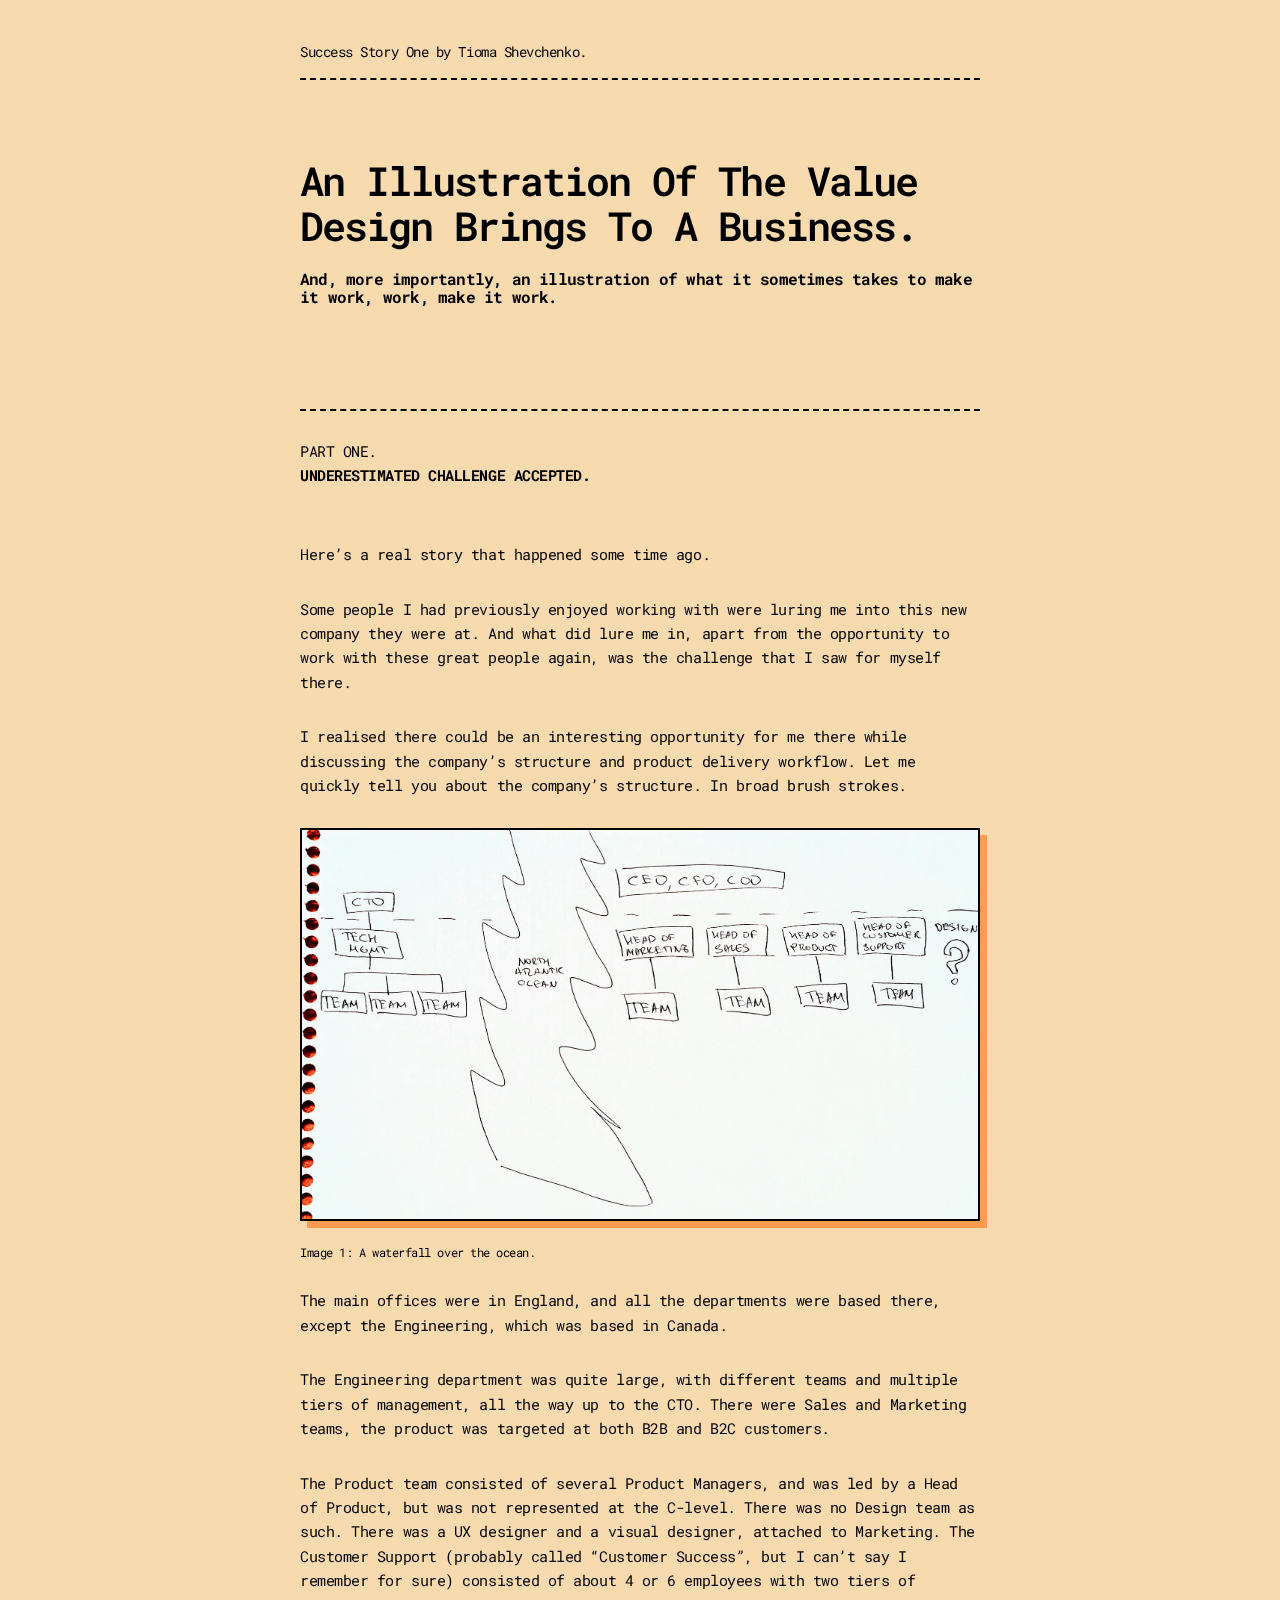
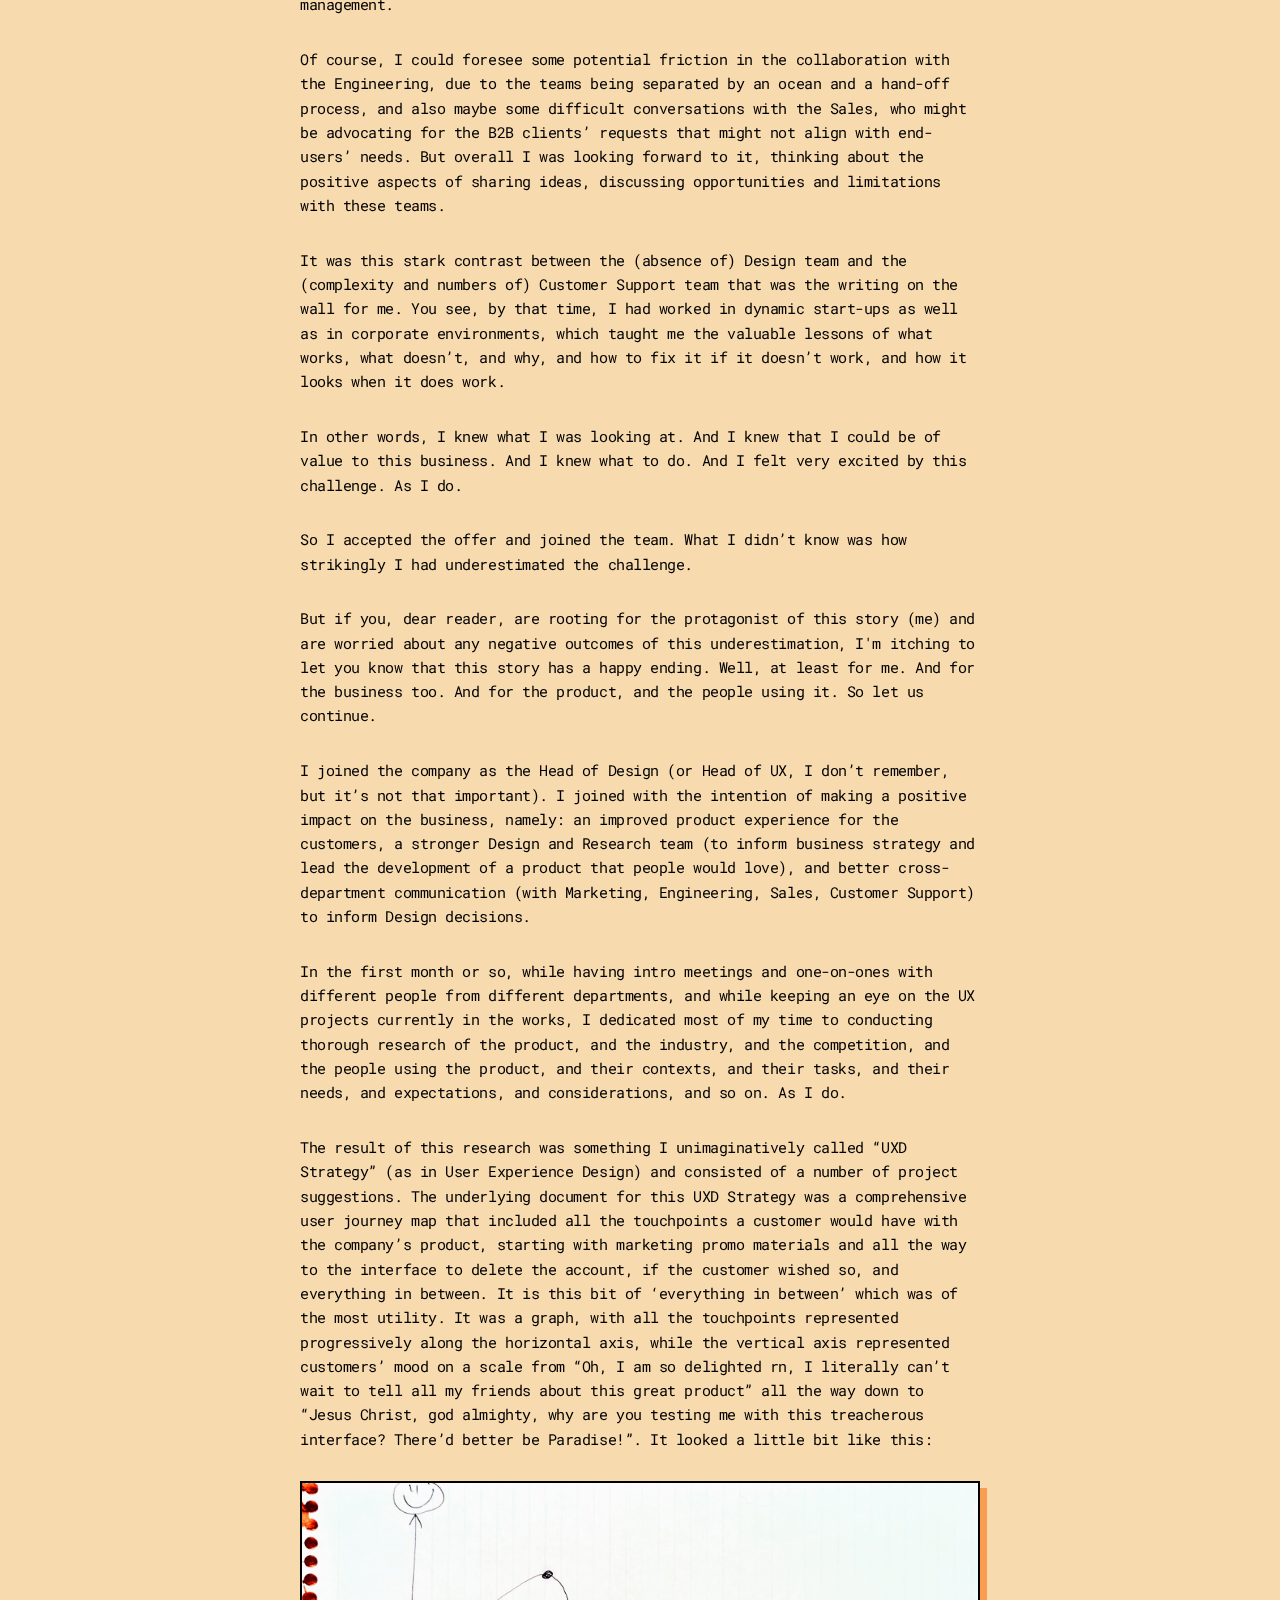
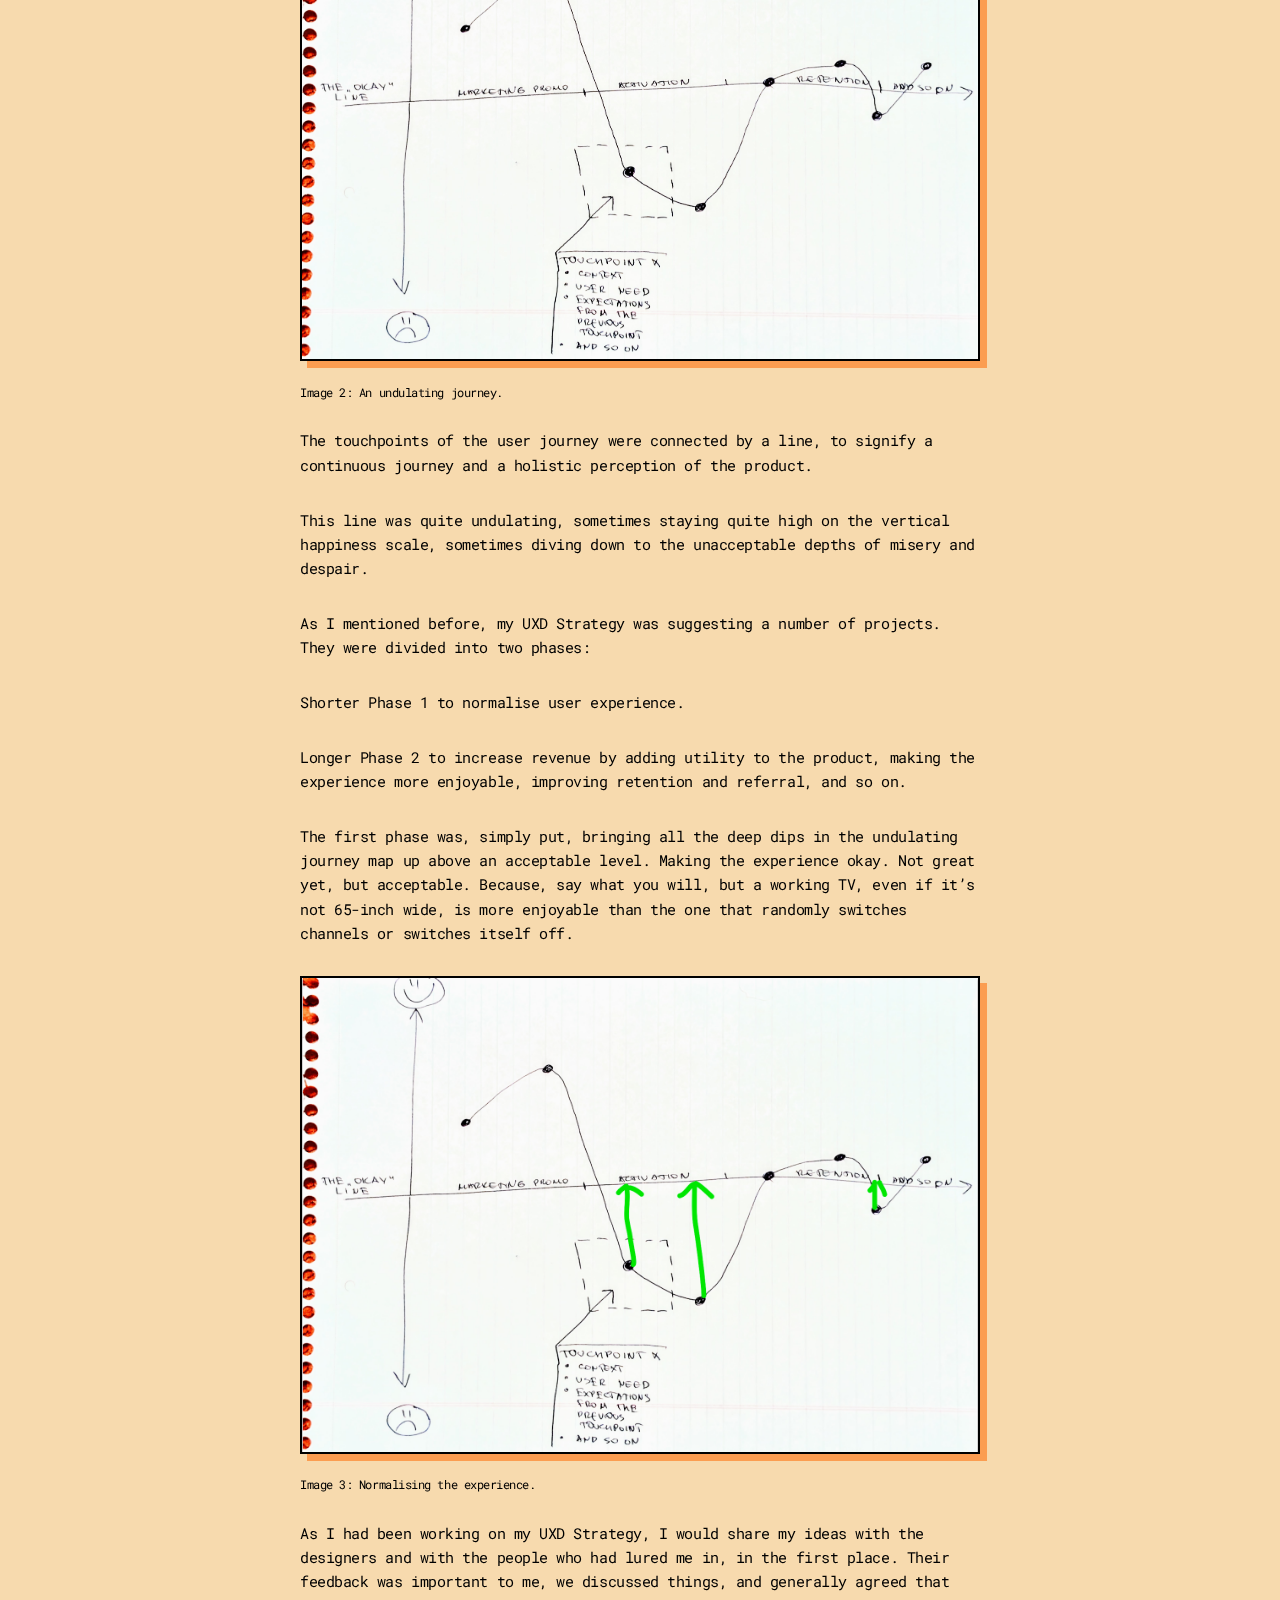
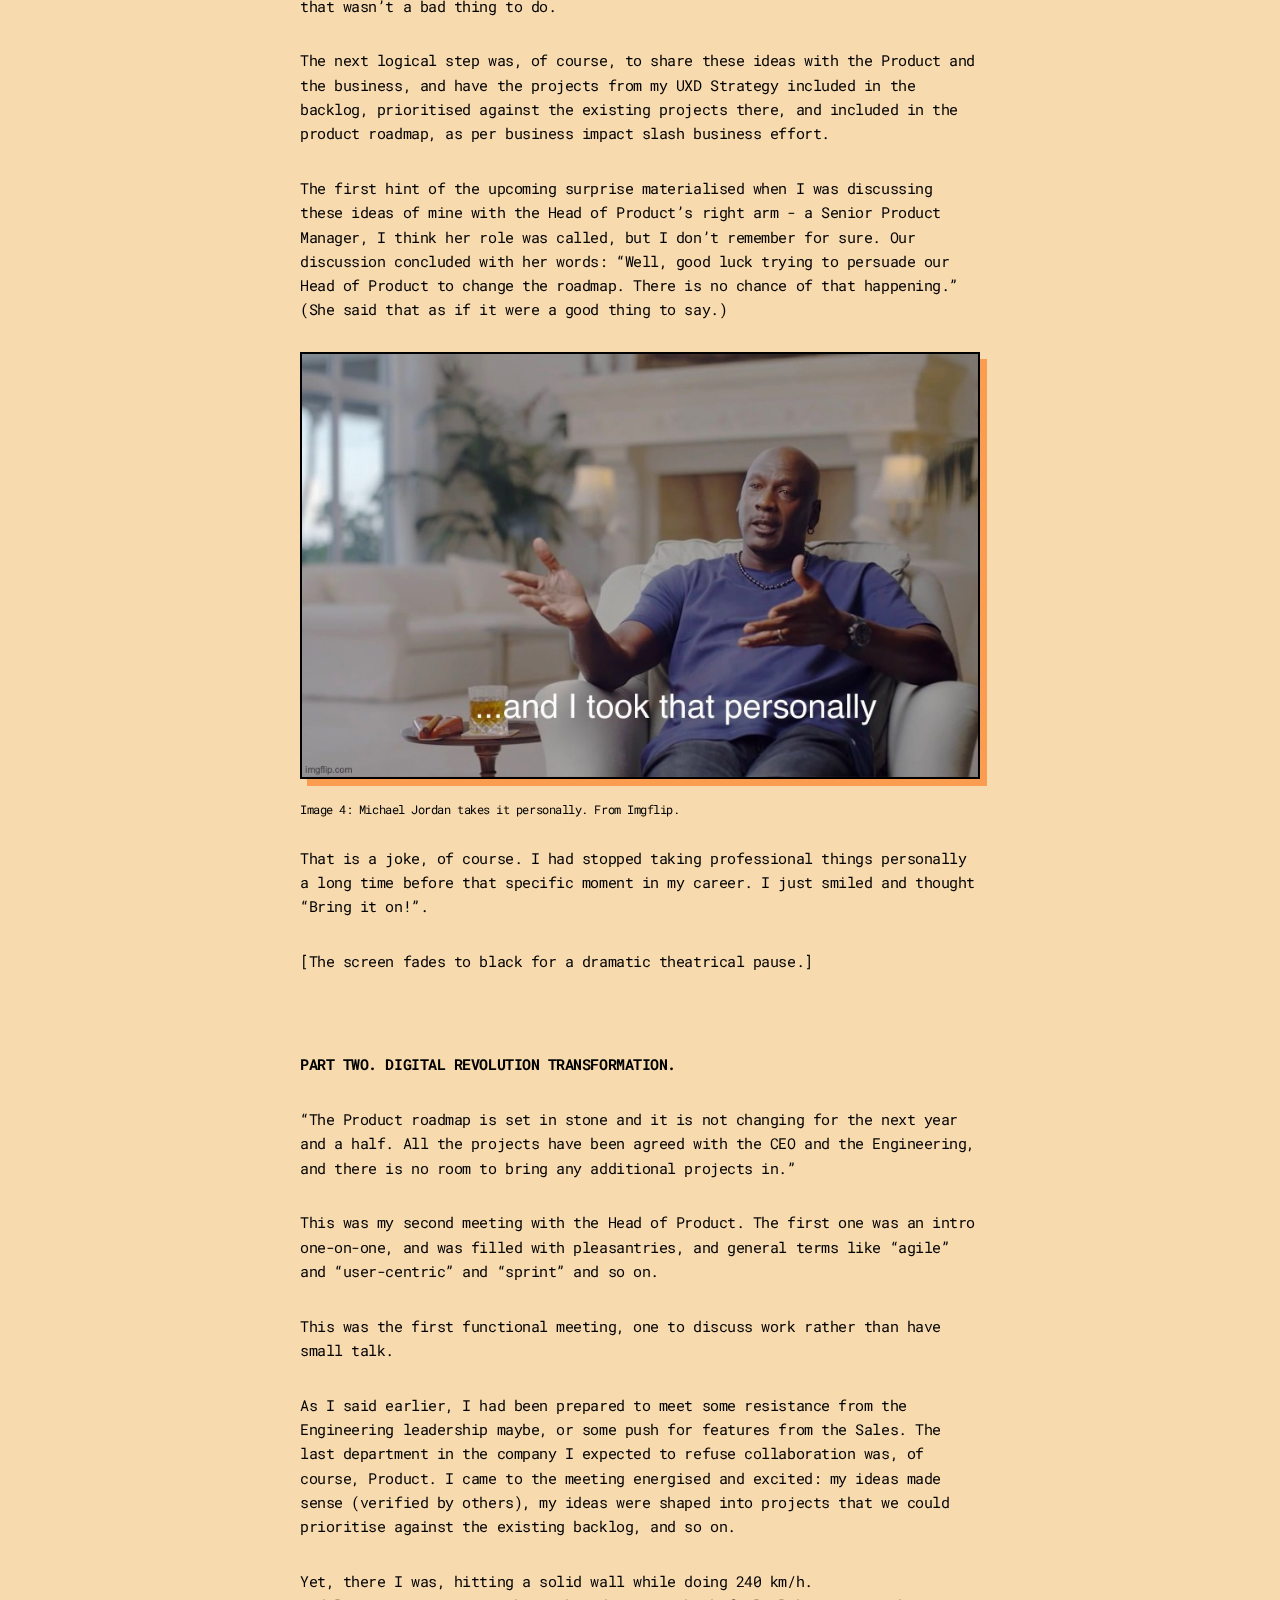
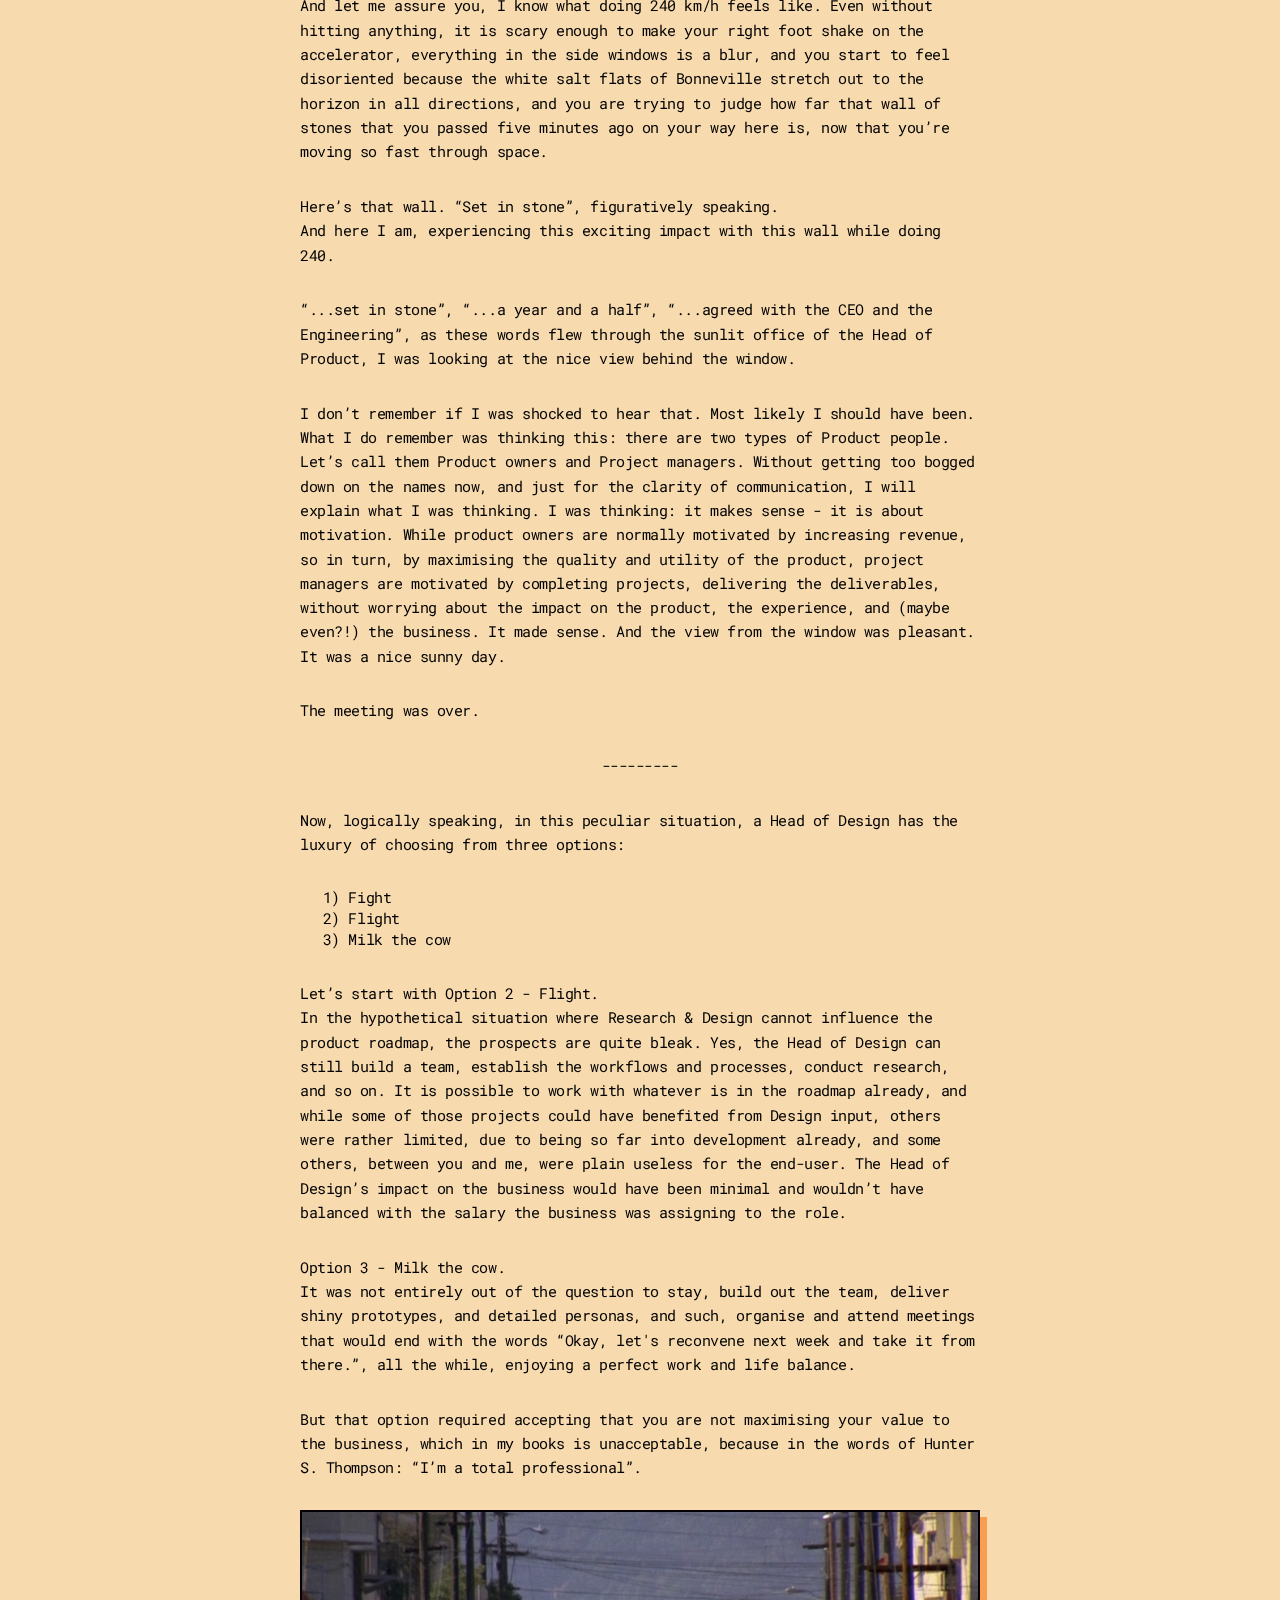
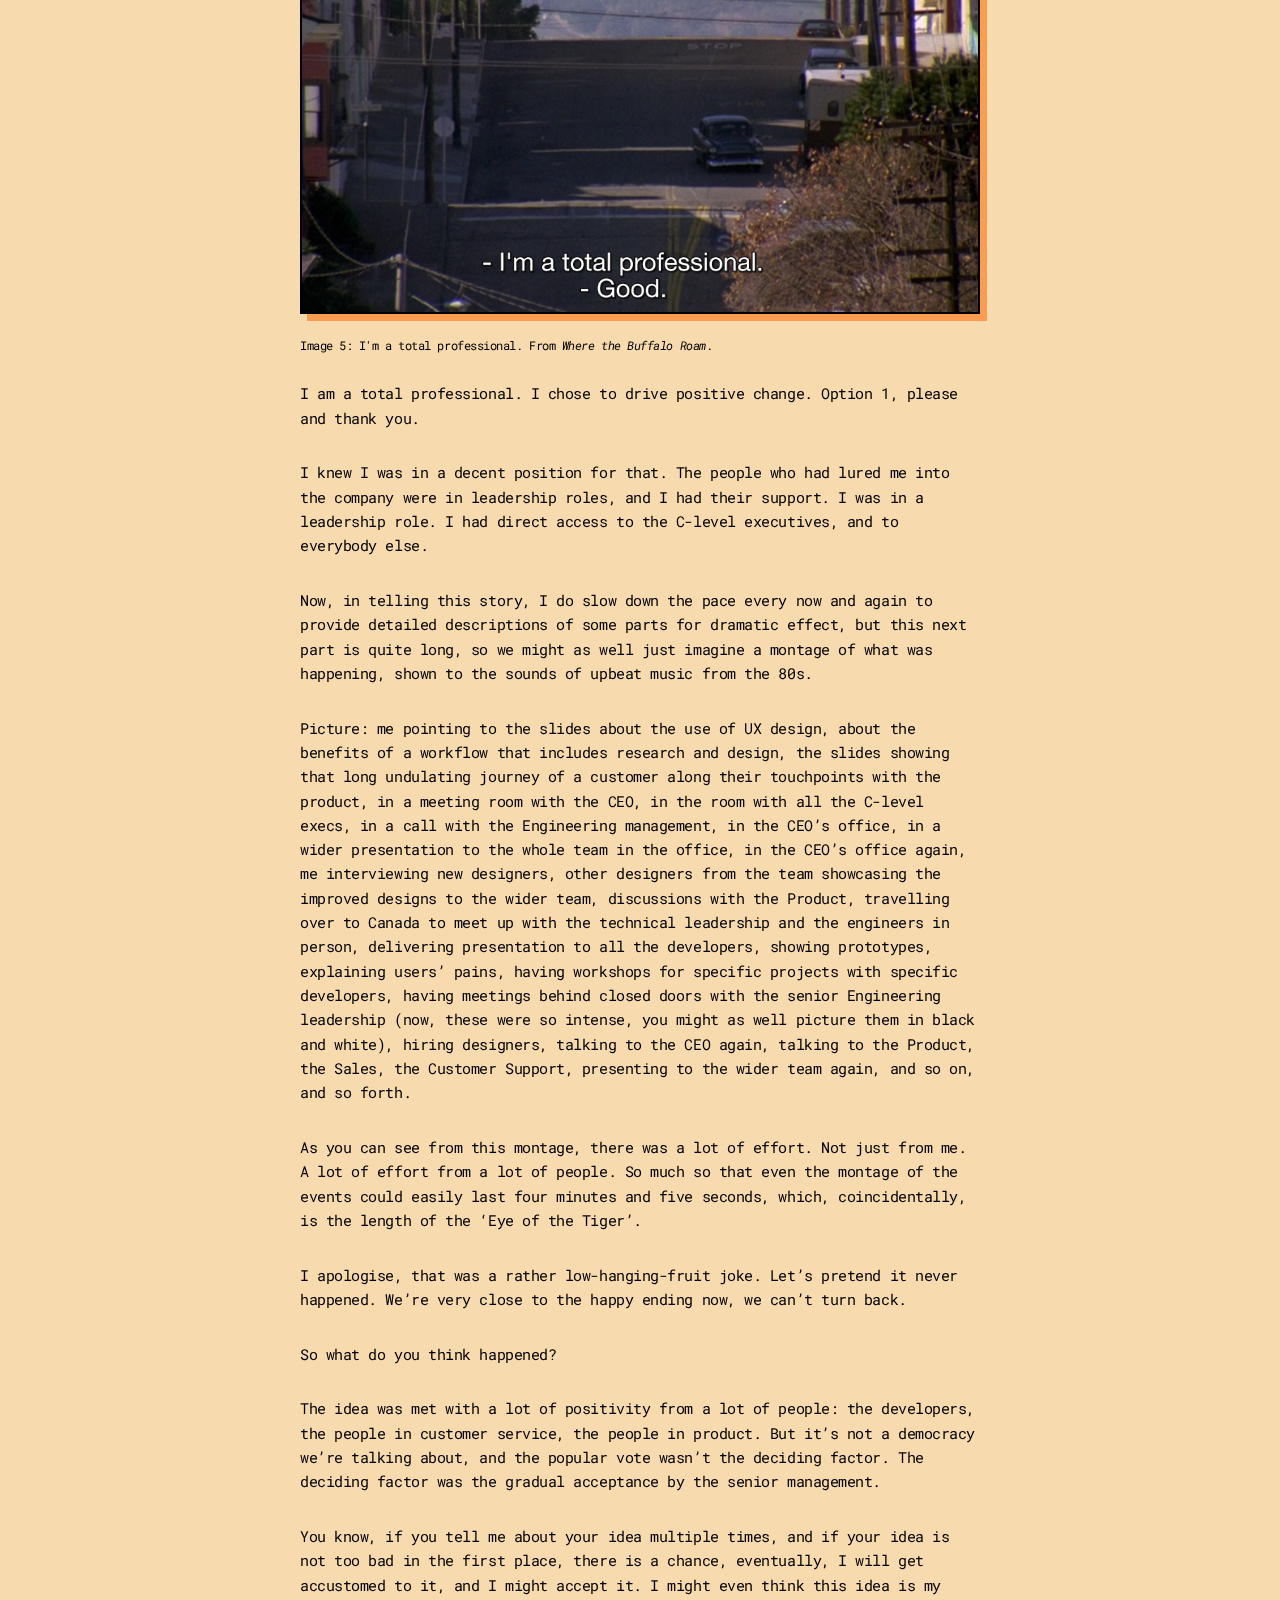
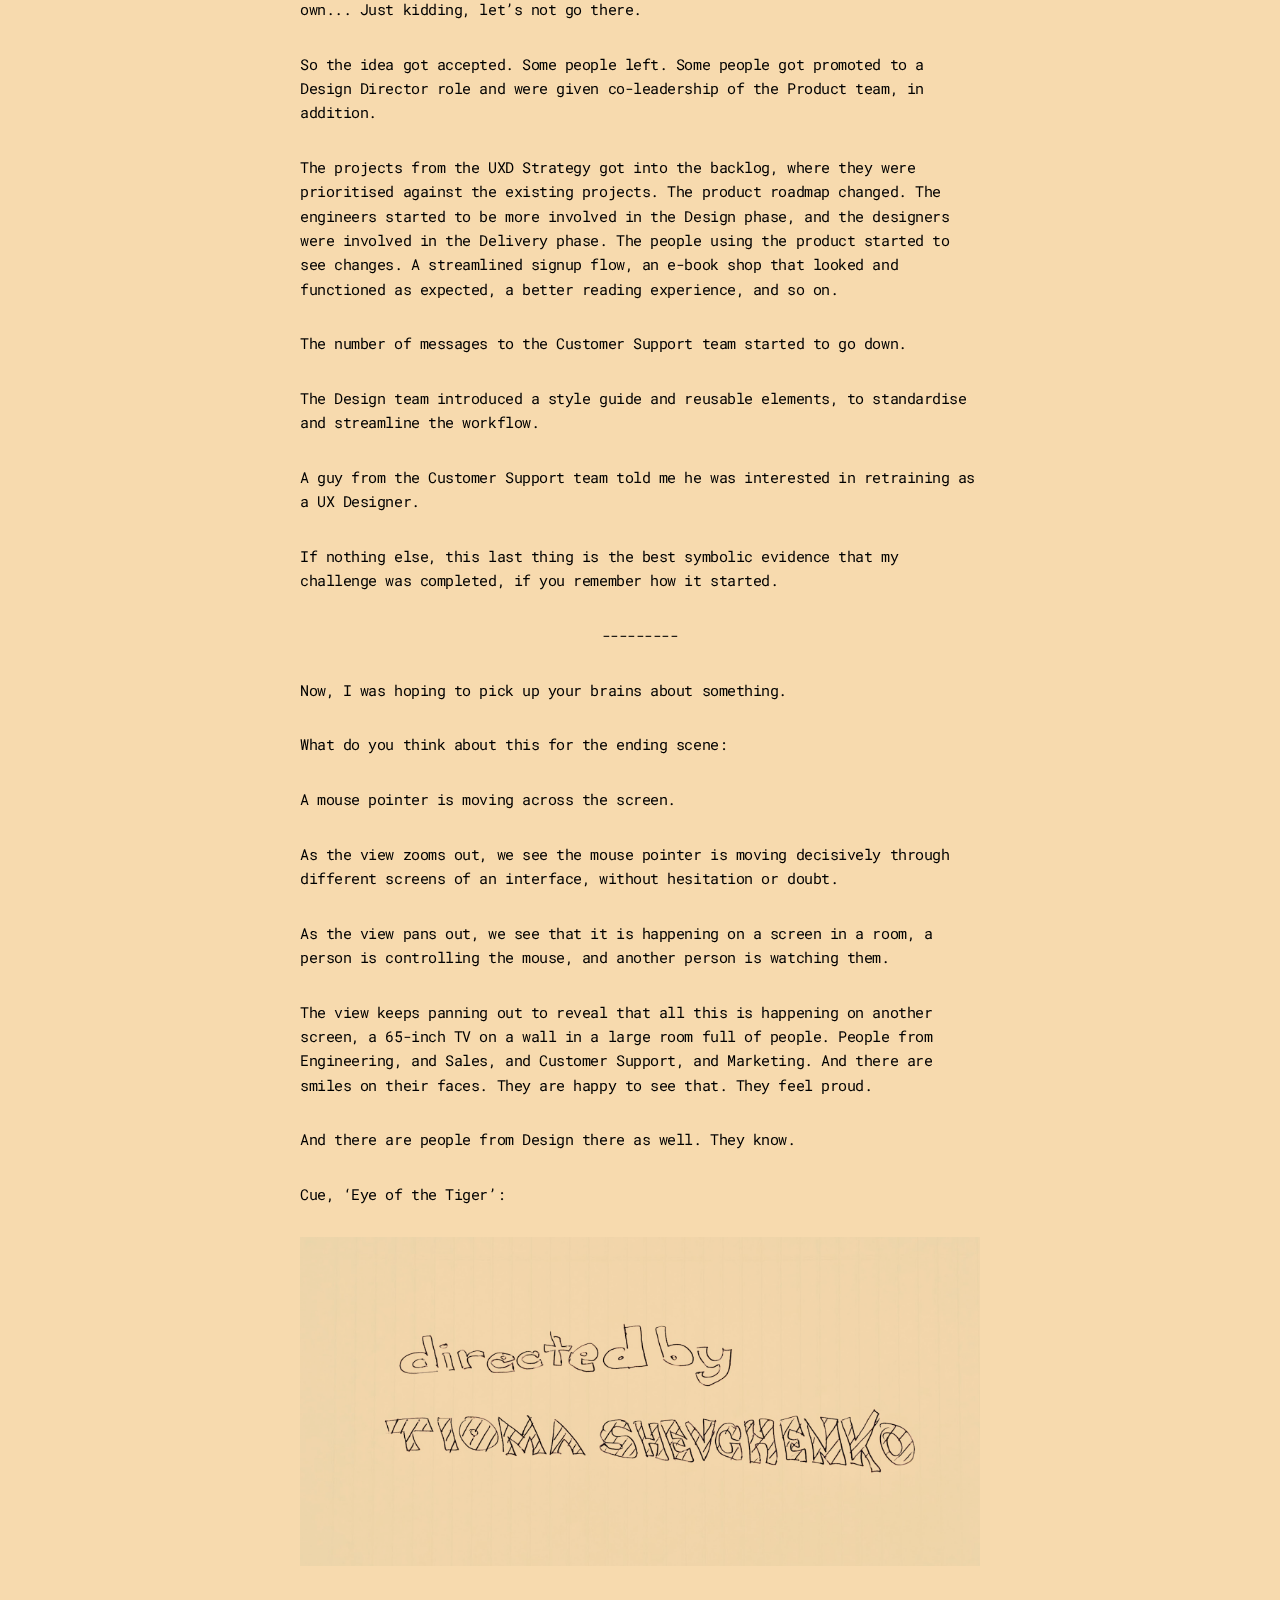
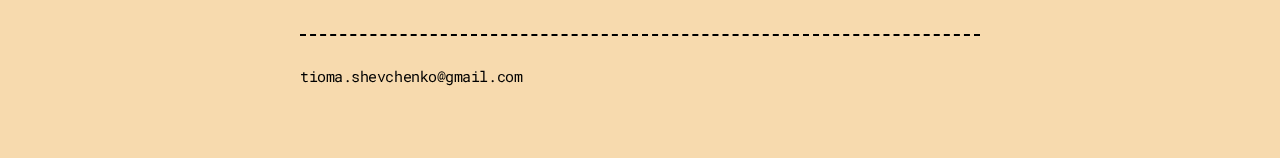
==== case-one.html @ 93f00895 "0.5.001" ====
<!DOCTYPE HTML>

<html>
	<head>
		<title>Success Story 1 by Tioma Shevchenko</title>
		<meta charset="utf-8" />
		<meta name="viewport" content="width=device-width, initial-scale=1" />
		<!--[if lte IE 8]><script src="assets/js/ie/html5shiv.js"></script><![endif]-->
		<link rel="stylesheet" href="assets/css/main.css" />
		<!--[if lte IE 8]><link rel="stylesheet" href="assets/css/ie8.css" /><![endif]-->
<link rel="apple-touch-icon" sizes="180x180" href="/apple-touch-icon.png">
<link rel="icon" type="image/png" sizes="32x32" href="/favicon-32x32.png">
<link rel="icon" type="image/png" sizes="16x16" href="/favicon-16x16.png">
<link rel="manifest" href="/site.webmanifest">
<link rel="mask-icon" href="/safari-pinned-tab.svg" color="#5bbad5">
<meta name="msapplication-TileColor" content="#da532c">
<meta name="theme-color" content="#ffffff">
	</head>

<body>
<div class="progress-container">
        <div class="progress-bar" id="myBar"></div>
</div>

<div class="bodyguard">
    
    <div class="container">
    	
        <article class="blog-post">
        	<div class="topline">Success Story One by Tioma Shevchenko.</div>
            <h1>An Illustration Of The Value Design Brings To A Business.</h1>
            <h2>And, more importantly, an illustration of what it sometimes takes to make it work, work, make it work.</h2><br/><br/><br/>
            <div class="topline"></div>
            <p>PART ONE.<br/><strong>UNDERESTIMATED CHALLENGE ACCEPTED.</strong></p><br/>

            <p>Here’s a real story that happened some time ago.</p>
            <p>Some people I had previously enjoyed working with were luring me into this new company they were at. And what did lure me in, apart from the opportunity to work with these great people again, was the challenge that I saw for myself there.</p>
            <p>I realised there could be an interesting opportunity for me there while discussing the company’s structure and product delivery workflow. Let me quickly tell you about the company’s structure. In broad brush strokes.</p>
            <figure><img src="images/ocean.jpg"/><figcaption>Image 1: A waterfall over the ocean.</figcaption></figure>
            <p>The main offices were in England, and all the departments were based there, except the Engineering, which was based in Canada.</p>

			<p>The Engineering department was quite large, with different teams and multiple tiers of management, all the way up to the CTO. There were Sales and Marketing teams, the product was targeted at both B2B and B2C customers.</p>

			<p>The Product team consisted of several Product Managers, and was led by a Head of Product, but was not represented at the C-level. There was no Design team as such. There was a UX designer and a visual designer, attached to Marketing. The Customer Support (probably called “Customer Success”, but I can’t say I remember for sure) consisted of about 4 or 6 employees with two tiers of management.</p>

			<p>Of course, I could foresee some potential friction in the collaboration with the Engineering, due to the teams being separated by an ocean and a hand-off process, and also maybe some difficult conversations with the Sales, who might be advocating for the B2B clients’ requests that might not align with end-users’ needs. But overall I was looking forward to it, thinking about the positive aspects of sharing ideas, discussing opportunities and limitations with these teams.</p>

			<p>It was this stark contrast between the (absence of) Design team and the (complexity and numbers of) Customer Support team that was the writing on the wall for me. You see, by that time, I had worked in dynamic start-ups as well as in corporate environments, which taught me the valuable lessons of what works, what doesn’t, and why, and how to fix it if it doesn’t work, and how it looks when it does work.</p>

			<p>In other words, I knew what I was looking at. And I knew that I could be of value to this business. And I knew what to do. And I felt very excited by this challenge. As I do.</p>

			<p>So I accepted the offer and joined the team. What I didn’t know was how strikingly I had underestimated the challenge.</p>

			<p>But if you, dear reader, are rooting for the protagonist of this story (me) and are worried about any negative outcomes of this underestimation, I'm itching to let you know that this story has a happy ending. Well, at least for me. And for the business too. And for the product, and the people using it. So let us continue.</p>

			<p>I joined the company as the Head of Design (or Head of UX, I don’t remember, but it’s not that important). I joined with the intention of making a positive impact on the business, namely: an improved product experience for the customers, a stronger Design and Research team (to inform business strategy and lead the development of a product that people would love), and better cross-department communication (with Marketing, Engineering, Sales, Customer Support) to inform Design decisions.</p>

			<p>In the first month or so, while having intro meetings and one-on-ones with different people from different departments, and while keeping an eye on the UX projects currently in the works, I dedicated most of my time to conducting thorough research of the product, and the industry, and the competition, and the people using the product, and their contexts, and their tasks, and their needs, and expectations, and considerations, and so on. As I do.</p>

			<p>The result of this research was something I unimaginatively called “UXD Strategy” (as in User Experience Design) and consisted of a number of project suggestions. The underlying document for this UXD Strategy was a comprehensive user journey map that included all the touchpoints a customer would have with the company’s product, starting with marketing promo materials and all the way to the interface to delete the account, if the customer wished so, and everything in between. It is this bit of ‘everything in between’ which was of the most utility. It was a graph, with all the touchpoints represented progressively along the horizontal axis, while the vertical axis represented customers’ mood on a scale from “Oh, I am so delighted rn, I literally can’t wait to tell all my friends about this great product” all the way down to “Jesus Christ, god almighty, why are you testing me with this treacherous interface? There’d better be Paradise!”. It looked a little bit like this:</p>

			<figure><img src="images/journey.jpg"/><figcaption>Image 2: An undulating journey.</figcaption></figure>

			<p>The touchpoints of the user journey were connected by a line, to signify a continuous journey and a holistic perception of the product.</p>

			<p>This line was quite undulating, sometimes staying quite high on the vertical happiness scale, sometimes diving down to the unacceptable depths of misery and despair.</p>

			<p>As I mentioned before, my UXD Strategy was suggesting a number of projects. They were divided into two phases:</p>

			<p>Shorter Phase 1 to normalise user experience.</p>

			<p>Longer Phase 2 to increase revenue by adding utility to the product, making the experience more enjoyable, improving retention and referral, and so on.</p>

			<p>The first phase was, simply put, bringing all the deep dips in the undulating journey map up above an acceptable level. Making the experience okay. Not great yet, but acceptable. Because, say what you will, but a working TV, even if it’s not 65-inch wide, is more enjoyable than the one that randomly switches channels or switches itself off.</p>

			<figure><img src="images/normjourney.png"/><figcaption>Image 3: Normalising the experience.</figcaption></figure>

			<p>As I had been working on my UXD Strategy, I would share my ideas with the designers and with the people who had lured me in, in the first place. Their feedback was important to me, we discussed things, and generally agreed that that wasn’t a bad thing to do.</p>

			<p>The next logical step was, of course, to share these ideas with the Product and the business, and have the projects from my UXD Strategy included in the backlog, prioritised against the existing projects there, and included in the product roadmap, as per business impact slash business effort.</p>

			<p>The first hint of the upcoming surprise materialised when I was discussing these ideas of mine with the Head of Product’s right arm - a Senior Product Manager, I think her role was called, but I don’t remember for sure. Our discussion concluded with her words: “Well, good luck trying to persuade our Head of Product to change the roadmap. There is no chance of that happening.” (She said that as if it were a good thing to say.)</p>

			<figure><img src="images/personally.png"/><figcaption>Image 4: Michael Jordan takes it personally. From Imgflip.</figcaption></figure>

			<p>That is a joke, of course. I had stopped taking professional things personally a long time before that specific moment in my career. I just smiled and thought “Bring it on!”.</p>

			<p>[The screen fades to black for a dramatic theatrical pause.]</p><br/><br/>

			<p><strong>PART TWO. DIGITAL REVOLUTION TRANSFORMATION.</strong></p>

			<p>“The Product roadmap is set in stone and it is not changing for the next year and a half. All the projects have been agreed with the CEO and the Engineering, and there is no room to bring any additional projects in.”</p>

			<p>This was my second meeting with the Head of Product. The first one was an intro one-on-one, and was filled with pleasantries, and general terms like “agile” and “user-centric” and “sprint” and so on.</p>

			<p>This was the first functional meeting, one to discuss work rather than have small talk.</p>

			<p>As I said earlier, I had been prepared to meet some resistance from the Engineering leadership maybe, or some push for features from the Sales. The last department in the company I expected to refuse collaboration was, of course, Product. I came to the meeting energised and excited: my ideas made sense (verified by others), my ideas were shaped into projects that we could prioritise against the existing backlog, and so on.</p>

			<p>Yet, there I was, hitting a solid wall while doing 240 km/h.<br/>
			And let me assure you, I know what doing 240 km/h feels like. Even without hitting anything, it is scary enough to make your right foot shake on the accelerator, everything in the side windows is a blur, and you start to feel disoriented because the white salt flats of Bonneville stretch out to the horizon in all directions, and you are trying to judge how far that wall of stones that you passed five minutes ago on your way here is, now that you’re moving so fast through space.</p>

			<p>Here’s that wall. “Set in stone”, figuratively speaking.<br/>
			And here I am, experiencing this exciting impact with this wall while doing 240.</p>

			<p>“...set in stone”, “...a year and a half”, “...agreed with the CEO and the Engineering”, as these words flew through the sunlit office of the Head of Product, I was looking at the nice view behind the window.</p>

			<p>I don’t remember if I was shocked to hear that. Most likely I should have been. What I do remember was thinking this: there are two types of Product people. Let’s call them Product owners and Project managers. Without getting too bogged down on the names now, and just for the clarity of communication, I will explain what I was thinking. I was thinking: it makes sense - it is about motivation. While product owners are normally motivated by increasing revenue, so in turn, by maximising the quality and utility of the product, project managers are motivated by completing projects, delivering the deliverables, without worrying about the impact on the product, the experience, and (maybe even?!) the business. It made sense. And the view from the window was pleasant. It was a nice sunny day.</p>

			<p>The meeting was over.</p>

			<p class="separator">---------</p>

			<p>Now, logically speaking, in this peculiar situation, a Head of Design has the luxury of choosing from three options:</p>
			<ul style="list-style-type: none; font-size: inherit;">
    		<li>1) Fight</li>
    		<li>2) Flight</li>
    		<li>3) Milk the cow</li>
			</ul>

			<p>Let’s start with Option 2 - Flight.<br/>
			In the hypothetical situation where Research &amp; Design cannot influence the product roadmap, the prospects are quite bleak. Yes, the Head of Design can still build a team, establish the workflows and processes, conduct research, and so on. It is possible to work with whatever is in the roadmap already, and while some of those projects could have benefited from Design input, others were rather limited, due to being so far into development already, and some others, between you and me, were plain useless for the end-user. The Head of Design’s impact on the business would have been minimal and wouldn’t have balanced with the salary the business was assigning to the role.</p>

			<p>Option 3 - Milk the cow.<br/>
			It was not entirely out of the question to stay, build out the team, deliver shiny prototypes, and detailed personas, and such, organise and attend meetings that would end with the words “Okay, let's reconvene next week and take it from there.”, all the while, enjoying a perfect work and life balance.</p>
			<p>But that option required accepting that you are not maximising your value to the business, which in my books is unacceptable, because in the words of Hunter S. Thompson: “I’m a total professional”.</p>

			<figure><img src="images/pro.png"/><figcaption>Image 5: I'm a total professional. From <i>Where the Buffalo Roam</i>.</figcaption></figure>

			<p>I am a total professional. I chose to drive positive change. Option 1, please and thank you.</p>
			<p>I knew I was in a decent position for that. The people who had lured me into the company were in leadership roles, and I had their support. I was in a leadership role. I had direct access to the C-level executives, and to everybody else.</p>
			<p>Now, in telling this story, I do slow down the pace every now and again to provide detailed descriptions of some parts for dramatic effect, but this next part is quite long, so we might as well just imagine a montage of what was happening, shown to the sounds of upbeat music from the 80s.</p>
			<p>Picture: me pointing to the slides about the use of UX design, about the benefits of a workflow that includes research and design, the slides showing that long undulating journey of a customer along their touchpoints with the product, in a meeting room with the CEO, in the room with all the C-level execs, in a call with the Engineering management, in the CEO’s office, in a wider presentation to the whole team in the office, in the CEO’s office again, me interviewing new designers, other designers from the team showcasing the improved designs to the wider team, discussions with the Product, travelling over to Canada to meet up with the technical leadership and the engineers in person, delivering presentation to all the developers, showing prototypes, explaining users’ pains, having workshops for specific projects with specific developers, having meetings behind closed doors with the senior Engineering leadership (now, these were so intense, you might as well picture them in black and white), hiring designers, talking to the CEO again, talking to the Product, the Sales, the Customer Support, presenting to the wider team again, and so on, and so forth.</p>
			<p>As you can see from this montage, there was a lot of effort. Not just from me. A lot of effort from a lot of people. So much so that even the montage of the events could easily last four minutes and five seconds, which, coincidentally, is the length of the ‘Eye of the Tiger’.</p>
			<p>I apologise, that was a rather low-hanging-fruit joke. Let’s pretend it never happened. We’re very close to the happy ending now, we can’t turn back.</p>
			<p>So what do you think happened?</p>
			<p>The idea was met with a lot of positivity from a lot of people: the developers, the people in customer service, the people in product. But it’s not a democracy we’re talking about, and the popular vote wasn’t the deciding factor. The deciding factor was the gradual acceptance by the senior management.</p>
			<p>You know, if you tell me about your idea multiple times, and if your idea is not too bad in the first place, there is a chance, eventually, I will get accustomed to it, and I might accept it. I might even think this idea is my own... Just kidding, let’s not go there.</p>
			<p>So the idea got accepted. Some people left. Some people got promoted to a Design Director role and were given co-leadership of the Product team, in addition.
			</p>
			<p>The projects from the UXD Strategy got into the backlog, where they were prioritised against the existing projects. The product roadmap changed. The engineers started to be more involved in the Design phase, and the designers were involved in the Delivery phase. The people using the product started to see changes. A streamlined signup flow, an e-book shop that looked and functioned as expected, a better reading experience, and so on.</p>
			<p>The number of messages to the Customer Support team started to go down.</p>
			<p>The Design team introduced a style guide and reusable elements, to standardise and streamline the workflow.</p>
			<p>A guy from the Customer Support team told me he was interested in retraining as a UX Designer.</p>
			<p>If nothing else, this last thing is the best symbolic evidence that my challenge was completed, if you remember how it started.</p>

			<p class="separator">---------</p>

			<p>Now, I was hoping to pick up your brains about something.</p>
			<p>What do you think about this for the ending scene:</p>
			<p>A mouse pointer is moving across the screen.</p>
			<p>As the view zooms out, we see the mouse pointer is moving decisively through different screens of an interface, without hesitation or doubt.</p>
			<p>As the view pans out, we see that it is happening on a screen in a room, a person is controlling the mouse, and another person is watching them.</p>
			<p>The view keeps panning out to reveal that all this is happening on another screen, a 65-inch TV on a wall in a large room full of people. People from Engineering, and Sales, and Customer Support, and Marketing. And there are smiles on their faces. They are happy to see that. They feel proud.</p>
			<p>And there are people from Design there as well. They know.</p>
			<p>Cue, ‘Eye of the Tiger’:</p>

			<figure><img src="images/directed.jpg" class="blend-mode-multiply"/></figure><br/><br/>
			<div class="topline"></div>
			<p>tioma.shevchenko@gmail.com</p>


        </article>
    </div>

</div>

<script src="assets/js/scrollprogress.js"></script>
</body>
---- assets/css/main.css ----
@import url("https://fonts.googleapis.com/css?family=B612+Mono");
@import url("https://fonts.googleapis.com/css?family=Roboto+Mono:100,200,300,400,500,600,700");
@import url("https://fonts.googleapis.com/css?family=Syne:400,500,600,700,800");
@import url("https://fonts.googleapis.com/css?family=Lexend:100,200,300,400,500,600,700,800,900");

/*
	Strata by HTML5 UP
	html5up.net | @ajlkn
	Free for personal and commercial use under the CCA 3.0 license (html5up.net/license)
*/

/* Reset */

	html, body, div, span, applet, object, iframe, h1, h2, h3, h4, h5, h6, p, blockquote, pre, a, abbr, acronym, address, big, cite, code, del, dfn, em, img, ins, kbd, q, s, samp, small, strike, strong, sub, sup, tt, var, b, u, i, center, dl, dt, dd, ol, ul, li, fieldset, form, label, legend, table, caption, tbody, tfoot, thead, tr, th, td, article, aside, canvas, details, embed, figure, figcaption, footer, header, hgroup, menu, nav, output, ruby, section, summary, time, mark, audio, video {
		margin: 0;
		padding: 0;
		border: 0;
		font-size: 100%;
		font-weight: 300;
		font: inherit;
		vertical-align: baseline;
	}

	article, aside, details, figcaption, figure, footer, header, hgroup, menu, nav, section {
		display: block;
	}

	body {
		line-height: 1;
		background: #f7daae;
		ccursor: url("https://tioma-shevchenko.github.io/images/cursor.svg"), auto;
  }
  	a, button, .w-button, .w-dropdown-toggle{
		ccursor: url("https://tioma-shevchenko.github.io/images/pointer.svg"), pointer !important;
	}

	ol, ul {
		list-style: none;
	}

	blockquote, q {
		quotes: none;
	}

	blockquote:before, blockquote:after, q:before, q:after {
		content: '';
		content: none;
	}

	table {
		border-collapse: collapse;
		border-spacing: 0;
	}

	body {
		-webkit-text-size-adjust: none;
	}





/* Box Model */

	*, *:before, *:after {
		-moz-box-sizing: border-box;
		-webkit-box-sizing: border-box;
		box-sizing: border-box;
	}

/* Containers */

	.container {
		margin-left: auto;
		margin-right: auto;
	}

	.container.\31 25\25 {
		width: 100%;
		max-width: 1200px;
		min-width: 960px;
	}

	.container.\37 5\25 {
		width: 720px;
	}

	.container.\35 0\25 {
		width: 480px;
	}

	.container.\32 5\25 {
		width: 240px;
	}

	.container {
		width: 960px;
	}

	@media screen and (max-width: 1800px) {

		.container.\31 25\25 {
			width: 100%;
			max-width: 1200px;
			min-width: 960px;
		}

		.container.\37 5\25 {
			width: 720px;
		}

		.container.\35 0\25 {
			width: 480px;
		}

		.container.\32 5\25 {
			width: 240px;
		}

		.container {
			width: 960px;
		}

	}

	@media screen and (max-width: 1280px) {

		.container.\31 25\25 {
			width: 100%;
			max-width: 1200px;
			min-width: 960px;
		}

		.container.\37 5\25 {
			width: 720px;
		}

		.container.\35 0\25 {
			width: 480px;
		}

		.container.\32 5\25 {
			width: 240px;
		}

		.container {
			width: 960px;
		}

	}

	@media screen and (max-width: 980px) {

		.container.\31 25\25 {
			width: 100%;
			max-width: 1200px;
			min-width: 960px;
		}

		.container.\37 5\25 {
			width: 720px;
		}

		.container.\35 0\25 {
			width: 480px;
		}

		.container.\32 5\25 {
			width: 240px;
		}

		.container {
			width: 960px;
		}

	}

	@media screen and (max-width: 736px) {

		.container.\31 25\25 {
			width: 100%;
			max-width: 1200px;
			min-width: 960px;
		}

		.container.\37 5\25 {
			width: 720px;
		}

		.container.\35 0\25 {
			width: 480px;
		}

		.container.\32 5\25 {
			width: 240px;
		}

		.container {
			width: 960px;
		}

	}

	@media screen and (max-width: 480px) {

		.container.\31 25\25 {
			width: 100%;
			max-width: 1200px;
			min-width: 960px;
		}

		.container.\37 5\25 {
			width: 720px;
		}

		.container.\35 0\25 {
			width: 480px;
		}

		.container.\32 5\25 {
			width: 240px;
		}

		.container {
			width: 960px;
		}

	}

/* Grid */

	.row {
		border-bottom: solid 1px transparent;
		-moz-box-sizing: border-box;
		-webkit-box-sizing: border-box;
		box-sizing: border-box;
	}

	.row > * {
		float: left;
		-moz-box-sizing: border-box;
		-webkit-box-sizing: border-box;
		box-sizing: border-box;
	}

	.row:after, .row:before {
		content: '';
		display: block;
		clear: both;
		height: 0;
	}

	.row.uniform > * > :first-child {
		margin-top: 0;
	}

	.row.uniform > * > :last-child {
		margin-bottom: 0;
	}

	.row.\30 \25 > * {
		padding: 0 0 0 0em;
	}

	.row.\30 \25 {
		margin: 0 0 -1px 0em;
	}

	.row.uniform.\30 \25 > * {
		padding: 0em 0 0 0em;
	}

	.row.uniform.\30 \25 {
		margin: 0em 0 -1px 0em;
	}

	.row > * {
		padding: 0 0 0 2.5em;
	}

	.row {
		margin: 0 0 -1px -2.5em;
	}

	.row.uniform > * {
		padding: 2.5em 0 0 2.5em;
	}

	.row.uniform {
		margin: -2.5em 0 -1px -2.5em;
	}

	.row.\32 00\25 > * {
		padding: 0 0 0 5em;
	}

	.row.\32 00\25 {
		margin: 0 0 -1px -5em;
	}

	.row.uniform.\32 00\25 > * {
		padding: 5em 0 0 5em;
	}

	.row.uniform.\32 00\25 {
		margin: -5em 0 -1px -5em;
	}

	.row.\31 50\25 > * {
		padding: 0 0 0 3.75em;
	}

	.row.\31 50\25 {
		margin: 0 0 -1px -3.75em;
	}

	.row.uniform.\31 50\25 > * {
		padding: 3.75em 0 0 3.75em;
	}

	.row.uniform.\31 50\25 {
		margin: -3.75em 0 -1px -3.75em;
	}

	.row.\35 0\25 > * {
		padding: 0 0 0 1.25em;
	}

	.row.\35 0\25 {
		margin: 0 0 -1px -1.25em;
	}

	.row.uniform.\35 0\25 > * {
		padding: 1.25em 0 0 1.25em;
	}

	.row.uniform.\35 0\25 {
		margin: -1.25em 0 -1px -1.25em;
	}

	.row.\32 5\25 > * {
		padding: 0 0 0 0.625em;
	}

	.row.\32 5\25 {
		margin: 0 0 -1px -0.625em;
	}

	.row.uniform.\32 5\25 > * {
		padding: 0.625em 0 0 0.625em;
	}

	.row.uniform.\32 5\25 {
		margin: -0.625em 0 -1px -0.625em;
	}

	.\31 2u, .\31 2u\24 {
		width: 100%;
		clear: none;
		margin-left: 0;
	}

	.\31 1u, .\31 1u\24 {
		width: 91.6666666667%;
		clear: none;
		margin-left: 0;
	}

	.\31 0u, .\31 0u\24 {
		width: 83.3333333333%;
		clear: none;
		margin-left: 0;
	}

	.\39 u, .\39 u\24 {
		width: 75%;
		clear: none;
		margin-left: 0;
	}

	.\38 u, .\38 u\24 {
		width: 66.6666666667%;
		clear: none;
		margin-left: 0;
	}

	.\37 u, .\37 u\24 {
		width: 58.3333333333%;
		clear: none;
		margin-left: 0;
	}

	.\36 u, .\36 u\24 {
		width: 50%;
		clear: none;
		margin-left: 0;
	}

	.\35 u, .\35 u\24 {
		width: 41.6666666667%;
		clear: none;
		margin-left: 0;
	}

	.\34 u, .\34 u\24 {
		width: 33.3333333333%;
		clear: none;
		margin-left: 0;
	}

	.\33 u, .\33 u\24 {
		width: 25%;
		clear: none;
		margin-left: 0;
	}

	.\32 u, .\32 u\24 {
		width: 16.6666666667%;
		clear: none;
		margin-left: 0;
	}

	.\31 u, .\31 u\24 {
		width: 8.3333333333%;
		clear: none;
		margin-left: 0;
	}

	.\31 2u\24 + *,
	.\31 1u\24 + *,
	.\31 0u\24 + *,
	.\39 u\24 + *,
	.\38 u\24 + *,
	.\37 u\24 + *,
	.\36 u\24 + *,
	.\35 u\24 + *,
	.\34 u\24 + *,
	.\33 u\24 + *,
	.\32 u\24 + *,
	.\31 u\24 + * {
		clear: left;
	}

	.\-11u {
		margin-left: 91.66667%;
	}

	.\-10u {
		margin-left: 83.33333%;
	}

	.\-9u {
		margin-left: 75%;
	}

	.\-8u {
		margin-left: 66.66667%;
	}

	.\-7u {
		margin-left: 58.33333%;
	}

	.\-6u {
		margin-left: 50%;
	}

	.\-5u {
		margin-left: 41.66667%;
	}

	.\-4u {
		margin-left: 33.33333%;
	}

	.\-3u {
		margin-left: 25%;
	}

	.\-2u {
		margin-left: 16.66667%;
	}

	.\-1u {
		margin-left: 8.33333%;
	}

	@media screen and (max-width: 1800px) {

		.row > * {
			padding: 0 0 0 2.5em;
		}

		.row {
			margin: 0 0 -1px -2.5em;
		}

		.row.uniform > * {
			padding: 2.5em 0 0 2.5em;
		}

		.row.uniform {
			margin: -2.5em 0 -1px -2.5em;
		}

		.row.\32 00\25 > * {
			padding: 0 0 0 5em;
		}

		.row.\32 00\25 {
			margin: 0 0 -1px -5em;
		}

		.row.uniform.\32 00\25 > * {
			padding: 5em 0 0 5em;
		}

		.row.uniform.\32 00\25 {
			margin: -5em 0 -1px -5em;
		}

		.row.\31 50\25 > * {
			padding: 0 0 0 3.75em;
		}

		.row.\31 50\25 {
			margin: 0 0 -1px -3.75em;
		}

		.row.uniform.\31 50\25 > * {
			padding: 3.75em 0 0 3.75em;
		}

		.row.uniform.\31 50\25 {
			margin: -3.75em 0 -1px -3.75em;
		}

		.row.\35 0\25 > * {
			padding: 0 0 0 1.25em;
		}

		.row.\35 0\25 {
			margin: 0 0 -1px -1.25em;
		}

		.row.uniform.\35 0\25 > * {
			padding: 1.25em 0 0 1.25em;
		}

		.row.uniform.\35 0\25 {
			margin: -1.25em 0 -1px -1.25em;
		}

		.row.\32 5\25 > * {
			padding: 0 0 0 0.625em;
		}

		.row.\32 5\25 {
			margin: 0 0 -1px -0.625em;
		}

		.row.uniform.\32 5\25 > * {
			padding: 0.625em 0 0 0.625em;
		}

		.row.uniform.\32 5\25 {
			margin: -0.625em 0 -1px -0.625em;
		}

		.\31 2u\28xlarge\29, .\31 2u\24\28xlarge\29 {
			width: 100%;
			clear: none;
			margin-left: 0;
		}

		.\31 1u\28xlarge\29, .\31 1u\24\28xlarge\29 {
			width: 91.6666666667%;
			clear: none;
			margin-left: 0;
		}

		.\31 0u\28xlarge\29, .\31 0u\24\28xlarge\29 {
			width: 83.3333333333%;
			clear: none;
			margin-left: 0;
		}

		.\39 u\28xlarge\29, .\39 u\24\28xlarge\29 {
			width: 75%;
			clear: none;
			margin-left: 0;
		}

		.\38 u\28xlarge\29, .\38 u\24\28xlarge\29 {
			width: 66.6666666667%;
			clear: none;
			margin-left: 0;
		}

		.\37 u\28xlarge\29, .\37 u\24\28xlarge\29 {
			width: 58.3333333333%;
			clear: none;
			margin-left: 0;
		}

		.\36 u\28xlarge\29, .\36 u\24\28xlarge\29 {
			width: 50%;
			clear: none;
			margin-left: 0;
		}

		.\35 u\28xlarge\29, .\35 u\24\28xlarge\29 {
			width: 41.6666666667%;
			clear: none;
			margin-left: 0;
		}

		.\34 u\28xlarge\29, .\34 u\24\28xlarge\29 {
			width: 33.3333333333%;
			clear: none;
			margin-left: 0;
		}

		.\33 u\28xlarge\29, .\33 u\24\28xlarge\29 {
			width: 25%;
			clear: none;
			margin-left: 0;
		}

		.\32 u\28xlarge\29, .\32 u\24\28xlarge\29 {
			width: 16.6666666667%;
			clear: none;
			margin-left: 0;
		}

		.\31 u\28xlarge\29, .\31 u\24\28xlarge\29 {
			width: 8.3333333333%;
			clear: none;
			margin-left: 0;
		}

		.\31 2u\24\28xlarge\29 + *,
		.\31 1u\24\28xlarge\29 + *,
		.\31 0u\24\28xlarge\29 + *,
		.\39 u\24\28xlarge\29 + *,
		.\38 u\24\28xlarge\29 + *,
		.\37 u\24\28xlarge\29 + *,
		.\36 u\24\28xlarge\29 + *,
		.\35 u\24\28xlarge\29 + *,
		.\34 u\24\28xlarge\29 + *,
		.\33 u\24\28xlarge\29 + *,
		.\32 u\24\28xlarge\29 + *,
		.\31 u\24\28xlarge\29 + * {
			clear: left;
		}

		.\-11u\28xlarge\29 {
			margin-left: 91.66667%;
		}

		.\-10u\28xlarge\29 {
			margin-left: 83.33333%;
		}

		.\-9u\28xlarge\29 {
			margin-left: 75%;
		}

		.\-8u\28xlarge\29 {
			margin-left: 66.66667%;
		}

		.\-7u\28xlarge\29 {
			margin-left: 58.33333%;
		}

		.\-6u\28xlarge\29 {
			margin-left: 50%;
		}

		.\-5u\28xlarge\29 {
			margin-left: 41.66667%;
		}

		.\-4u\28xlarge\29 {
			margin-left: 33.33333%;
		}

		.\-3u\28xlarge\29 {
			margin-left: 25%;
		}

		.\-2u\28xlarge\29 {
			margin-left: 16.66667%;
		}

		.\-1u\28xlarge\29 {
			margin-left: 8.33333%;
		}

	}

	@media screen and (max-width: 1280px) {

		.row > * {
			padding: 0 0 0 2em;
		}

		.row {
			margin: 0 0 -1px -2em;
		}

		.row.uniform > * {
			padding: 2em 0 0 2em;
		}

		.row.uniform {
			margin: -2em 0 -1px -2em;
		}

		.row.\32 00\25 > * {
			padding: 0 0 0 4em;
		}

		.row.\32 00\25 {
			margin: 0 0 -1px -4em;
		}

		.row.uniform.\32 00\25 > * {
			padding: 4em 0 0 4em;
		}

		.row.uniform.\32 00\25 {
			margin: -4em 0 -1px -4em;
		}

		.row.\31 50\25 > * {
			padding: 0 0 0 3em;
		}

		.row.\31 50\25 {
			margin: 0 0 -1px -3em;
		}

		.row.uniform.\31 50\25 > * {
			padding: 3em 0 0 3em;
		}

		.row.uniform.\31 50\25 {
			margin: -3em 0 -1px -3em;
		}

		.row.\35 0\25 > * {
			padding: 0 0 0 1em;
		}

		.row.\35 0\25 {
			margin: 0 0 -1px -1em;
		}

		.row.uniform.\35 0\25 > * {
			padding: 1em 0 0 1em;
		}

		.row.uniform.\35 0\25 {
			margin: -1em 0 -1px -1em;
		}

		.row.\32 5\25 > * {
			padding: 0 0 0 0.5em;
		}

		.row.\32 5\25 {
			margin: 0 0 -1px -0.5em;
		}

		.row.uniform.\32 5\25 > * {
			padding: 0.5em 0 0 0.5em;
		}

		.row.uniform.\32 5\25 {
			margin: -0.5em 0 -1px -0.5em;
		}

		.\31 2u\28large\29, .\31 2u\24\28large\29 {
			width: 100%;
			clear: none;
			margin-left: 0;
		}

		.\31 1u\28large\29, .\31 1u\24\28large\29 {
			width: 91.6666666667%;
			clear: none;
			margin-left: 0;
		}

		.\31 0u\28large\29, .\31 0u\24\28large\29 {
			width: 83.3333333333%;
			clear: none;
			margin-left: 0;
		}

		.\39 u\28large\29, .\39 u\24\28large\29 {
			width: 75%;
			clear: none;
			margin-left: 0;
		}

		.\38 u\28large\29, .\38 u\24\28large\29 {
			width: 66.6666666667%;
			clear: none;
			margin-left: 0;
		}

		.\37 u\28large\29, .\37 u\24\28large\29 {
			width: 58.3333333333%;
			clear: none;
			margin-left: 0;
		}

		.\36 u\28large\29, .\36 u\24\28large\29 {
			width: 50%;
			clear: none;
			margin-left: 0;
		}

		.\35 u\28large\29, .\35 u\24\28large\29 {
			width: 41.6666666667%;
			clear: none;
			margin-left: 0;
		}

		.\34 u\28large\29, .\34 u\24\28large\29 {
			width: 33.3333333333%;
			clear: none;
			margin-left: 0;
		}

		.\33 u\28large\29, .\33 u\24\28large\29 {
			width: 25%;
			clear: none;
			margin-left: 0;
		}

		.\32 u\28large\29, .\32 u\24\28large\29 {
			width: 16.6666666667%;
			clear: none;
			margin-left: 0;
		}

		.\31 u\28large\29, .\31 u\24\28large\29 {
			width: 8.3333333333%;
			clear: none;
			margin-left: 0;
		}

		.\31 2u\24\28large\29 + *,
		.\31 1u\24\28large\29 + *,
		.\31 0u\24\28large\29 + *,
		.\39 u\24\28large\29 + *,
		.\38 u\24\28large\29 + *,
		.\37 u\24\28large\29 + *,
		.\36 u\24\28large\29 + *,
		.\35 u\24\28large\29 + *,
		.\34 u\24\28large\29 + *,
		.\33 u\24\28large\29 + *,
		.\32 u\24\28large\29 + *,
		.\31 u\24\28large\29 + * {
			clear: left;
		}

		.\-11u\28large\29 {
			margin-left: 91.66667%;
		}

		.\-10u\28large\29 {
			margin-left: 83.33333%;
		}

		.\-9u\28large\29 {
			margin-left: 75%;
		}

		.\-8u\28large\29 {
			margin-left: 66.66667%;
		}

		.\-7u\28large\29 {
			margin-left: 58.33333%;
		}

		.\-6u\28large\29 {
			margin-left: 50%;
		}

		.\-5u\28large\29 {
			margin-left: 41.66667%;
		}

		.\-4u\28large\29 {
			margin-left: 33.33333%;
		}

		.\-3u\28large\29 {
			margin-left: 25%;
		}

		.\-2u\28large\29 {
			margin-left: 16.66667%;
		}

		.\-1u\28large\29 {
			margin-left: 8.33333%;
		}

	}

	@media screen and (max-width: 980px) {

		.row > * {
			padding: 0 0 0 2em;
		}

		.row {
			margin: 0 0 -1px -2em;
		}

		.row.uniform > * {
			padding: 2em 0 0 2em;
		}

		.row.uniform {
			margin: -2em 0 -1px -2em;
		}

		.row.\32 00\25 > * {
			padding: 0 0 0 4em;
		}

		.row.\32 00\25 {
			margin: 0 0 -1px -4em;
		}

		.row.uniform.\32 00\25 > * {
			padding: 4em 0 0 4em;
		}

		.row.uniform.\32 00\25 {
			margin: -4em 0 -1px -4em;
		}

		.row.\31 50\25 > * {
			padding: 0 0 0 3em;
		}

		.row.\31 50\25 {
			margin: 0 0 -1px -3em;
		}

		.row.uniform.\31 50\25 > * {
			padding: 3em 0 0 3em;
		}

		.row.uniform.\31 50\25 {
			margin: -3em 0 -1px -3em;
		}

		.row.\35 0\25 > * {
			padding: 0 0 0 1em;
		}

		.row.\35 0\25 {
			margin: 0 0 -1px -1em;
		}

		.row.uniform.\35 0\25 > * {
			padding: 1em 0 0 1em;
		}

		.row.uniform.\35 0\25 {
			margin: -1em 0 -1px -1em;
		}

		.row.\32 5\25 > * {
			padding: 0 0 0 0.5em;
		}

		.row.\32 5\25 {
			margin: 0 0 -1px -0.5em;
		}

		.row.uniform.\32 5\25 > * {
			padding: 0.5em 0 0 0.5em;
		}

		.row.uniform.\32 5\25 {
			margin: -0.5em 0 -1px -0.5em;
		}

		.\31 2u\28medium\29, .\31 2u\24\28medium\29 {
			width: 100%;
			clear: none;
			margin-left: 0;
		}

		.\31 1u\28medium\29, .\31 1u\24\28medium\29 {
			width: 91.6666666667%;
			clear: none;
			margin-left: 0;
		}

		.\31 0u\28medium\29, .\31 0u\24\28medium\29 {
			width: 83.3333333333%;
			clear: none;
			margin-left: 0;
		}

		.\39 u\28medium\29, .\39 u\24\28medium\29 {
			width: 75%;
			clear: none;
			margin-left: 0;
		}

		.\38 u\28medium\29, .\38 u\24\28medium\29 {
			width: 66.6666666667%;
			clear: none;
			margin-left: 0;
		}

		.\37 u\28medium\29, .\37 u\24\28medium\29 {
			width: 58.3333333333%;
			clear: none;
			margin-left: 0;
		}

		.\36 u\28medium\29, .\36 u\24\28medium\29 {
			width: 50%;
			clear: none;
			margin-left: 0;
		}

		.\35 u\28medium\29, .\35 u\24\28medium\29 {
			width: 41.6666666667%;
			clear: none;
			margin-left: 0;
		}

		.\34 u\28medium\29, .\34 u\24\28medium\29 {
			width: 33.3333333333%;
			clear: none;
			margin-left: 0;
		}

		.\33 u\28medium\29, .\33 u\24\28medium\29 {
			width: 25%;
			clear: none;
			margin-left: 0;
		}

		.\32 u\28medium\29, .\32 u\24\28medium\29 {
			width: 16.6666666667%;
			clear: none;
			margin-left: 0;
		}

		.\31 u\28medium\29, .\31 u\24\28medium\29 {
			width: 8.3333333333%;
			clear: none;
			margin-left: 0;
		}

		.\31 2u\24\28medium\29 + *,
		.\31 1u\24\28medium\29 + *,
		.\31 0u\24\28medium\29 + *,
		.\39 u\24\28medium\29 + *,
		.\38 u\24\28medium\29 + *,
		.\37 u\24\28medium\29 + *,
		.\36 u\24\28medium\29 + *,
		.\35 u\24\28medium\29 + *,
		.\34 u\24\28medium\29 + *,
		.\33 u\24\28medium\29 + *,
		.\32 u\24\28medium\29 + *,
		.\31 u\24\28medium\29 + * {
			clear: left;
		}

		.\-11u\28medium\29 {
			margin-left: 91.66667%;
		}

		.\-10u\28medium\29 {
			margin-left: 83.33333%;
		}

		.\-9u\28medium\29 {
			margin-left: 75%;
		}

		.\-8u\28medium\29 {
			margin-left: 66.66667%;
		}

		.\-7u\28medium\29 {
			margin-left: 58.33333%;
		}

		.\-6u\28medium\29 {
			margin-left: 50%;
		}

		.\-5u\28medium\29 {
			margin-left: 41.66667%;
		}

		.\-4u\28medium\29 {
			margin-left: 33.33333%;
		}

		.\-3u\28medium\29 {
			margin-left: 25%;
		}

		.\-2u\28medium\29 {
			margin-left: 16.66667%;
		}

		.\-1u\28medium\29 {
			margin-left: 8.33333%;
		}

	}

	@media screen and (max-width: 736px) {

		.row > * {
			padding: 0 0 0 1.5em;
		}

		.row {
			margin: 0 0 -1px -1.5em;
		}

		.row.uniform > * {
			padding: 1.5em 0 0 1.5em;
		}

		.row.uniform {
			margin: -1.5em 0 -1px -1.5em;
		}

		.row.\32 00\25 > * {
			padding: 0 0 0 3em;
		}

		.row.\32 00\25 {
			margin: 0 0 -1px -3em;
		}

		.row.uniform.\32 00\25 > * {
			padding: 3em 0 0 3em;
		}

		.row.uniform.\32 00\25 {
			margin: -3em 0 -1px -3em;
		}

		.row.\31 50\25 > * {
			padding: 0 0 0 2.25em;
		}

		.row.\31 50\25 {
			margin: 0 0 -1px -2.25em;
		}

		.row.uniform.\31 50\25 > * {
			padding: 2.25em 0 0 2.25em;
		}

		.row.uniform.\31 50\25 {
			margin: -2.25em 0 -1px -2.25em;
		}

		.row.\35 0\25 > * {
			padding: 0 0 0 0.75em;
		}

		.row.\35 0\25 {
			margin: 0 0 -1px -0.75em;
		}

		.row.uniform.\35 0\25 > * {
			padding: 0.75em 0 0 0.75em;
		}

		.row.uniform.\35 0\25 {
			margin: -0.75em 0 -1px -0.75em;
		}

		.row.\32 5\25 > * {
			padding: 0 0 0 0.375em;
		}

		.row.\32 5\25 {
			margin: 0 0 -1px -0.375em;
		}

		.row.uniform.\32 5\25 > * {
			padding: 0.375em 0 0 0.375em;
		}

		.row.uniform.\32 5\25 {
			margin: -0.375em 0 -1px -0.375em;
		}

		.\31 2u\28small\29, .\31 2u\24\28small\29 {
			width: 100%;
			clear: none;
			margin-left: 0;
		}

		.\31 1u\28small\29, .\31 1u\24\28small\29 {
			width: 91.6666666667%;
			clear: none;
			margin-left: 0;
		}

		.\31 0u\28small\29, .\31 0u\24\28small\29 {
			width: 83.3333333333%;
			clear: none;
			margin-left: 0;
		}

		.\39 u\28small\29, .\39 u\24\28small\29 {
			width: 75%;
			clear: none;
			margin-left: 0;
		}

		.\38 u\28small\29, .\38 u\24\28small\29 {
			width: 66.6666666667%;
			clear: none;
			margin-left: 0;
		}

		.\37 u\28small\29, .\37 u\24\28small\29 {
			width: 58.3333333333%;
			clear: none;
			margin-left: 0;
		}

		.\36 u\28small\29, .\36 u\24\28small\29 {
			width: 50%;
			clear: none;
			margin-left: 0;
		}

		.\35 u\28small\29, .\35 u\24\28small\29 {
			width: 41.6666666667%;
			clear: none;
			margin-left: 0;
		}

		.\34 u\28small\29, .\34 u\24\28small\29 {
			width: 33.3333333333%;
			clear: none;
			margin-left: 0;
		}

		.\33 u\28small\29, .\33 u\24\28small\29 {
			width: 25%;
			clear: none;
			margin-left: 0;
		}

		.\32 u\28small\29, .\32 u\24\28small\29 {
			width: 16.6666666667%;
			clear: none;
			margin-left: 0;
		}

		.\31 u\28small\29, .\31 u\24\28small\29 {
			width: 8.3333333333%;
			clear: none;
			margin-left: 0;
		}

		.\31 2u\24\28small\29 + *,
		.\31 1u\24\28small\29 + *,
		.\31 0u\24\28small\29 + *,
		.\39 u\24\28small\29 + *,
		.\38 u\24\28small\29 + *,
		.\37 u\24\28small\29 + *,
		.\36 u\24\28small\29 + *,
		.\35 u\24\28small\29 + *,
		.\34 u\24\28small\29 + *,
		.\33 u\24\28small\29 + *,
		.\32 u\24\28small\29 + *,
		.\31 u\24\28small\29 + * {
			clear: left;
		}

		.\-11u\28small\29 {
			margin-left: 91.66667%;
		}

		.\-10u\28small\29 {
			margin-left: 83.33333%;
		}

		.\-9u\28small\29 {
			margin-left: 75%;
		}

		.\-8u\28small\29 {
			margin-left: 66.66667%;
		}

		.\-7u\28small\29 {
			margin-left: 58.33333%;
		}

		.\-6u\28small\29 {
			margin-left: 50%;
		}

		.\-5u\28small\29 {
			margin-left: 41.66667%;
		}

		.\-4u\28small\29 {
			margin-left: 33.33333%;
		}

		.\-3u\28small\29 {
			margin-left: 25%;
		}

		.\-2u\28small\29 {
			margin-left: 16.66667%;
		}

		.\-1u\28small\29 {
			margin-left: 8.33333%;
		}

	}

	@media screen and (max-width: 480px) {

		.row > * {
			padding: 0 0 0 1.5em;
		}

		.row {
			margin: 0 0 -1px -1.5em;
		}

		.row.uniform > * {
			padding: 1.5em 0 0 1.5em;
		}

		.row.uniform {
			margin: -1.5em 0 -1px -1.5em;
		}

		.row.\32 00\25 > * {
			padding: 0 0 0 3em;
		}

		.row.\32 00\25 {
			margin: 0 0 -1px -3em;
		}

		.row.uniform.\32 00\25 > * {
			padding: 3em 0 0 3em;
		}

		.row.uniform.\32 00\25 {
			margin: -3em 0 -1px -3em;
		}

		.row.\31 50\25 > * {
			padding: 0 0 0 2.25em;
		}

		.row.\31 50\25 {
			margin: 0 0 -1px -2.25em;
		}

		.row.uniform.\31 50\25 > * {
			padding: 2.25em 0 0 2.25em;
		}

		.row.uniform.\31 50\25 {
			margin: -2.25em 0 -1px -2.25em;
		}

		.row.\35 0\25 > * {
			padding: 0 0 0 0.75em;
		}

		.row.\35 0\25 {
			margin: 0 0 -1px -0.75em;
		}

		.row.uniform.\35 0\25 > * {
			padding: 0.75em 0 0 0.75em;
		}

		.row.uniform.\35 0\25 {
			margin: -0.75em 0 -1px -0.75em;
		}

		.row.\32 5\25 > * {
			padding: 0 0 0 0.375em;
		}

		.row.\32 5\25 {
			margin: 0 0 -1px -0.375em;
		}

		.row.uniform.\32 5\25 > * {
			padding: 0.375em 0 0 0.375em;
		}

		.row.uniform.\32 5\25 {
			margin: -0.375em 0 -1px -0.375em;
		}

		.\31 2u\28xsmall\29, .\31 2u\24\28xsmall\29 {
			width: 100%;
			clear: none;
			margin-left: 0;
		}

		.\31 1u\28xsmall\29, .\31 1u\24\28xsmall\29 {
			width: 91.6666666667%;
			clear: none;
			margin-left: 0;
		}

		.\31 0u\28xsmall\29, .\31 0u\24\28xsmall\29 {
			width: 83.3333333333%;
			clear: none;
			margin-left: 0;
		}

		.\39 u\28xsmall\29, .\39 u\24\28xsmall\29 {
			width: 75%;
			clear: none;
			margin-left: 0;
		}

		.\38 u\28xsmall\29, .\38 u\24\28xsmall\29 {
			width: 66.6666666667%;
			clear: none;
			margin-left: 0;
		}

		.\37 u\28xsmall\29, .\37 u\24\28xsmall\29 {
			width: 58.3333333333%;
			clear: none;
			margin-left: 0;
		}

		.\36 u\28xsmall\29, .\36 u\24\28xsmall\29 {
			width: 50%;
			clear: none;
			margin-left: 0;
		}

		.\35 u\28xsmall\29, .\35 u\24\28xsmall\29 {
			width: 41.6666666667%;
			clear: none;
			margin-left: 0;
		}

		.\34 u\28xsmall\29, .\34 u\24\28xsmall\29 {
			width: 33.3333333333%;
			clear: none;
			margin-left: 0;
		}

		.\33 u\28xsmall\29, .\33 u\24\28xsmall\29 {
			width: 25%;
			clear: none;
			margin-left: 0;
		}

		.\32 u\28xsmall\29, .\32 u\24\28xsmall\29 {
			width: 16.6666666667%;
			clear: none;
			margin-left: 0;
		}

		.\31 u\28xsmall\29, .\31 u\24\28xsmall\29 {
			width: 8.3333333333%;
			clear: none;
			margin-left: 0;
		}

		.\31 2u\24\28xsmall\29 + *,
		.\31 1u\24\28xsmall\29 + *,
		.\31 0u\24\28xsmall\29 + *,
		.\39 u\24\28xsmall\29 + *,
		.\38 u\24\28xsmall\29 + *,
		.\37 u\24\28xsmall\29 + *,
		.\36 u\24\28xsmall\29 + *,
		.\35 u\24\28xsmall\29 + *,
		.\34 u\24\28xsmall\29 + *,
		.\33 u\24\28xsmall\29 + *,
		.\32 u\24\28xsmall\29 + *,
		.\31 u\24\28xsmall\29 + * {
			clear: left;
		}

		.\-11u\28xsmall\29 {
			margin-left: 91.66667%;
		}

		.\-10u\28xsmall\29 {
			margin-left: 83.33333%;
		}

		.\-9u\28xsmall\29 {
			margin-left: 75%;
		}

		.\-8u\28xsmall\29 {
			margin-left: 66.66667%;
		}

		.\-7u\28xsmall\29 {
			margin-left: 58.33333%;
		}

		.\-6u\28xsmall\29 {
			margin-left: 50%;
		}

		.\-5u\28xsmall\29 {
			margin-left: 41.66667%;
		}

		.\-4u\28xsmall\29 {
			margin-left: 33.33333%;
		}

		.\-3u\28xsmall\29 {
			margin-left: 25%;
		}

		.\-2u\28xsmall\29 {
			margin-left: 16.66667%;
		}

		.\-1u\28xsmall\29 {
			margin-left: 8.33333%;
		}

	}

/* Basic */

	body {
    	background-image: url('images/HGHLTR.png');
    	background-repeat: no-repeat;
    	background-position: top right;
    	background-size: 130px;
	}

		body.is-loading *, body.is-loading *:before, body.is-loading *:after {
			-moz-animation: none !important;
			-webkit-animation: none !important;
			-ms-animation: none !important;
			animation: none !important;
			-moz-transition: none !important;
			-webkit-transition: none !important;
			-ms-transition: none !important;
			transition: none !important;
		}

	body, input, select, textarea {
		color: rgba(0,0,0,1);
		font-family: "Roboto Mono", Helvetica, sans-serif;
		font-size: 1em;
		font-weight: 400;
		line-height: 1.15em;
		letter-spacing: -0.03em;
	}

	a {
		-moz-transition: color 0.2s ease-in-out, border-color 0.2s ease-in-out;
		-webkit-transition: color 0.2s ease-in-out, border-color 0.2s ease-in-out;
		-ms-transition: color 0.2s ease-in-out, border-color 0.2s ease-in-out;
		transition: color 0.2s ease-in-out, border-color 0.2s ease-in-out;
		border-bottom: dotted 1px;
		color: black;
		text-decoration: none;
	}

		a:hover {
			border-bottom-color: transparent;
			color: #ff770b !important;
			text-decoration: none;
		}

	//strong, b {
		color: rgba(0,0,0,1);
	}

	em, i {
		font-style: italic;
	}

	p {
		margin: 0 0 2em 0;
	}

	h1, h2, h3, h4, h5 {
		font-family: "Syne", "Lexend", Helvetica, sans-serif;
		color: rgba(0,0,0,1);
		font-weight: 300;
		line-height: 0.7em;
		margin: 0 0 1em 0;
	}
	h6{
		font-family: "Lexend", Helvetica, sans-serif;
		font-size: 1.4em;
		line-height: 1.4em;
		font-weight: 700;
	}

		h1 a, h2 a, h3 a, h4 a, h5 a, h6 a {
			color: inherit;
			text-decoration: none;
		}

	h1 {
		font-size: 2em;
		line-height: 1.3em;
	}

	h2 {
		font-size: 1.4em;
		line-height: 1.2em;
		font-weight: 700;

	}
	h2 strong {
		text-decoration: underline;	
		text-decoration-color: #46d315;
		text-decoration-thickness: 5px;		
	}
	.author {
		text-align: right;
		font-size: 1.2em;
		margin-top: -1em;
		margin-bottom: 2em;
	}



	h3 {
		font-family: "Roboto Mono", Helvetica, sans-serif;
		font-size: 2em;
		font-weight: 600;
		line-height: 1.15em;
		letter-spacing: -0.05em;
	}

	h4 {
		font-size: 1.1em;
		line-height: 1.5em;
	}

	h5 {
		font-size: 0.9em;
		line-height: 1.5em;
	}

	sub {
		font-size: 0.8em;
		position: relative;
		top: 0.5em;
	}

	sup {
		font-size: 0.8em;
		position: relative;
		top: -0.5em;
	}

	hr {
		border: 0;
		border-bottom: solid 2px #efefef;
		margin: 2em 0;
	}

		hr.major {
			margin: 3em 0;
		}

	blockquote {
		border-left: solid 6px #efefef;
		font-style: italic;
		margin: 0 0 2em 0;
		padding: 0.5em 0 0.5em 1.5em;
	}

	code {
		background: #f7f7f7;
		border-radius: 0.35em;
		border: solid 2px #efefef;
		font-family: "Courier New", monospace;
		font-size: 0.9em;
		margin: 0 0.25em;
		padding: 0.25em 0.65em;
	}

	pre {
		-webkit-overflow-scrolling: touch;
		font-family: "Courier New", monospace;
		font-size: 0.9em;
		margin: 0 0 2em 0;
	}

		pre code {
			display: block;
			line-height: 1.75em;
			padding: 1em 1.5em;
			overflow-x: auto;
		}

	.align-left {
		text-align: left;
	}

	.align-center {
		text-align: center;
	}

	.align-right {
		text-align: right;
	}

/* Section/Article */

	section p strong {
		background: rgba(83,252,24,0.39);
	}

	section.special, article.special {
		text-align: center;
	}

	header p {
		position: relative;
		margin: 0 0 1.5em 0;
	}

	header h2 + p {
		//font-size: 1.25em;
		margin-top: -1em;
		line-height: 1.5em;
	}

	header h3 + p {
		//font-size: 1.1em;
		margin-top: -0.8em;
		line-height: 1.5em;
	}

	header h4 + p,
	header h5 + p,
	header h6 + p {
		//font-size: 0.9em;
		margin-top: -0.6em;
		line-height: 1.5em;
	}

	section p span {
		font-size: 0.75em;
		font-style: italic;
	}

	section p, ul {
		font-size: 0.9em;
		line-height: 1.4em;
	}

/* Story */
.bodyguard {
    line-height: 1.6em;
    font-size: 0.95em;
    letter-spacing: -0.03em;
    display: flex;
    justify-content: center;
    padding: 20px;
}

/* Center the container on the page */
.container {
    width: 100%;
    max-width: 720px;
}
.topline {
	margin-bottom: 2em;
	padding-bottom: 1em;
	font-size: 0.9em;
	border-bottom: 2px dashed black;

}

/* Style the blog post */
.blog-post {
    padding: 20px;
}

/* Style for heading */
.blog-post h1 {
	margin-top: 2em;
    margin-bottom: 20px;
    font-family: "Roboto Mono", Helvetica, sans-serif;
    font-size: 2.6em;
    font-weight: 600;
    line-height: 1.15em;
    letter-spacing: -0.05em;
}
.blog-post h2 {
	font-family: "Roboto Mono", Helvetica, sans-serif;
    font-size: 1.05em;
    font-weight: 800;
    line-height: 1.15em;
    letter-spacing: -0.05em;
}

/* Style for paragraphs */
.blog-post p {
    text-align: left;
    margin-bottom: 2em;
}
.blog-post p strong {
    font-weight: 800;
}
.blog-post img {
    max-width: 100%;
    border: 2px solid black;
    filter: drop-shadow(7px 7px 0px #fb9d51);
    sfilter: drop-shadow(7px 7px 0px black);
}
figcaption {
	margin-bottom: 2em;
	margin-top: 1em;
	font-size: 0.8em;
}
p.separator {
    text-align: center;
}
.blend-mode-multiply {
    mix-blend-mode: multiply;
    border: none !important;
    filter: drop-shadow(0px 0px 0px #fb9d51) !important;
}
.progress-container {
    position: fixed; /* Stick to the top */
    top: 0; /* Position at the top of the viewport */
    left: 0;
    width: 100%;
    background-color: #f7daae; /* Background color of progress bar */
    z-index: 9999; /* Ensure the progress bar is above other content */
}

/* Style the progress bar */
.progress-bar {
    height: 4px; /* Height of the progress bar */
    background-color: #fb9d51; /* Color of the progress bar */
    width: 0; /* Initial width of the progress bar */
}

/* Form */

	form {
		margin: 0 0 2em 0;
	}

	label {
		color: rgba(0,0,0,.7);
		display: block;
		font-size: 0.9em;
		font-weight: 300;
		margin: 0 0 1em 0;
	}

	input[type="text"],
	input[type="password"],
	input[type="email"],
	select,
	textarea {
		-moz-appearance: none;
		-webkit-appearance: none;
		-ms-appearance: none;
		appearance: none;
		background: #f7f7f7;
		border-radius: 0.35em;
		border: solid 2px transparent;
		color: inherit;
		display: block;
		outline: 0;
		padding: 0 0.75em;
		text-decoration: none;
		width: 100%;
	}

		input[type="text"]:invalid,
		input[type="password"]:invalid,
		input[type="email"]:invalid,
		select:invalid,
		textarea:invalid {
			box-shadow: none;
		}

		input[type="text"]:focus,
		input[type="password"]:focus,
		input[type="email"]:focus,
		select:focus,
		textarea:focus {
			border-color: #ff770b;
		}

	.select-wrapper {
		text-decoration: none;
		display: block;
		position: relative;
	}

		.select-wrapper:before {
			-moz-osx-font-smoothing: grayscale;
			-webkit-font-smoothing: antialiased;
			font-family: FontAwesome;
			font-style: normal;
			font-weight: normal;
			text-transform: none !important;
		}

		.select-wrapper:before {
			color: #dfdfdf;
			content: '\f078';
			display: block;
			height: 2.75em;
			line-height: 2.75em;
			pointer-events: none;
			position: absolute;
			right: 0;
			text-align: center;
			top: 0;
			width: 2.75em;
		}

		.select-wrapper select::-ms-expand {
			display: none;
		}

	input[type="text"],
	input[type="password"],
	input[type="email"],
	select {
		height: 2.75em;
	}

	textarea {
		padding: 0.75em;
	}

	input[type="checkbox"],
	input[type="radio"] {
		-moz-appearance: none;
		-webkit-appearance: none;
		-ms-appearance: none;
		appearance: none;
		display: block;
		float: left;
		margin-right: -2em;
		opacity: 0;
		width: 1em;
		z-index: -1;
	}

		input[type="checkbox"] + label,
		input[type="radio"] + label {
			text-decoration: none;
			color: rgba(0,0,0,.7);
			cursor: pointer;
			display: inline-block;
			font-size: 1em;
			font-weight: 300;
			padding-left: 2.4em;
			padding-right: 0.75em;
			position: relative;
		}

			input[type="checkbox"] + label:before,
			input[type="radio"] + label:before {
				-moz-osx-font-smoothing: grayscale;
				-webkit-font-smoothing: antialiased;
				font-family: FontAwesome;
				font-style: normal;
				font-weight: normal;
				text-transform: none !important;
			}

			input[type="checkbox"] + label:before,
			input[type="radio"] + label:before {
				background: #f7f7f7;
				border-radius: 0.35em;
				border: solid 2px transparent;
				content: '';
				display: inline-block;
				height: 1.65em;
				left: 0;
				line-height: 1.58125em;
				position: absolute;
				text-align: center;
				top: 0;
				width: 1.65em;
			}

		input[type="checkbox"]:checked + label:before,
		input[type="radio"]:checked + label:before {
			background: rgba(0,0,0,.7);
			border-color: rgba(0,0,0,.7);
			color: #fff;
			content: '\f00c';
		}

		input[type="checkbox"]:focus + label:before,
		input[type="radio"]:focus + label:before {
			border-color: #ff770b;
		}

	input[type="checkbox"] + label:before {
		border-radius: 0.35em;
	}

	input[type="radio"] + label:before {
		border-radius: 100%;
	}

	::-webkit-input-placeholder {
		color: #b2b2b2 !important;
		opacity: 1.0;
	}

	:-moz-placeholder {
		color: #b2b2b2 !important;
		opacity: 1.0;
	}

	::-moz-placeholder {
		color: #b2b2b2 !important;
		opacity: 1.0;
	}

	:-ms-input-placeholder {
		color: #b2b2b2 !important;
		opacity: 1.0;
	}

	.formerize-placeholder {
		color: #b2b2b2 !important;
		opacity: 1.0;
	}

/* Box */

	.box {
		border-radius: 0.35em;
		border: solid 2px #efefef;
		margin-bottom: 2em;
		padding: 1.5em;
	}

		.box > :last-child,
		.box > :last-child > :last-child,
		.box > :last-child > :last-child > :last-child {
			margin-bottom: 0;
		}

		.box.alt {
			border: 0;
			border-radius: 0;
			padding: 0;
		}

/* Icon */

	.icon {
		text-decoration: none;
		border-bottom: none;
		position: relative;
	}

		.icon:before {
			-moz-osx-font-smoothing: grayscale;
			-webkit-font-smoothing: antialiased;
			font-family: FontAwesome;
			font-style: normal;
			font-weight: normal;
			text-transform: none !important;
		}

		.icon > .label {
			display: none;
		}

/* Image */

	.image {
		border-radius: 0.35em;
		border: 0;
		display: inline-block;
		position: relative;
	}

		.image:before {
			-moz-transition: opacity 0.2s ease-in-out;
			-webkit-transition: opacity 0.2s ease-in-out;
			-ms-transition: opacity 0.2s ease-in-out;
			transition: opacity 0.2s ease-in-out;
			background: url("images/overlay.png");
			border-radius: 0.35em;
			content: '';
			display: block;
			height: 100%;
			left: 0;
			opacity: 0.5;
			position: absolute;
			top: 0;
			width: 100%;
		}

		.image.thumb {
			text-align: center;
		}

			.image.thumb:after {
				-moz-transition: opacity 0.2s ease-in-out;
				-webkit-transition: opacity 0.2s ease-in-out;
				-ms-transition: opacity 0.2s ease-in-out;
				transition: opacity 0.2s ease-in-out;
				border-radius: 0.35em;
				border: solid 3px rgba(255, 255, 255, 0.5);
				color: #fff;
				content: 'View';
				display: inline-block;
				font-size: 0.8em;
				font-weight: 300;
				left: 50%;
				line-height: 2.25em;
				margin: -1.25em 0 0 -3em;
				opacity: 0;
				padding: 0 1.5em;
				position: absolute;
				text-align: center;
				text-decoration: none;
				top: 50%;
				white-space: nowrap;
			}

			.image.thumb:hover:after {
				opacity: 1.0;
			}

			.image.thumb:hover:before {
				background: url("images/overlay.png"), url("images/overlay.png");
				opacity: 1.0;
			}

		.image img {
			border-radius: 0.35em;
			display: block;
		}

		.image.left {
			float: left;
			margin: 0 1.5em 1em 0;
			top: 0.25em;
		}

		.image.right {
			float: right;
			margin: 0 0 1em 1.5em;
			top: 0.25em;
		}

		.image.left, .image.right {
			max-width: 40%;
		}

			.image.left img, .image.right img {
				width: 100%;
			}

		.image.fit {
			display: block;
			margin: 0 0 2em 0;
			width: 100%;
		}

			.image.fit img {
				width: 100%;
			}

		.image.avatar {
			border-radius: 100%;
		}

			.image.avatar:before {
				display: none;
			}

			.image.avatar img {
				border-radius: 47%;
				width: 100%;
				border: solid black 3px;
    			filter: drop-shadow(7px 7px 0px #fb9d51);
			}

/* List */


ul.no-bullets {
  list-style-type: none;
  padding: 0;
  margin: 0;
  text-align: left;
}
	ul.no-bullets li {
    	display:flex;
  		align-items: center;
  		font-size: 1.4em;
  		margin-bottom: 1em; 		
	}
	ul.no-bullets li svg {
		margin-right: 1em;
	}



	ol {
		list-style: decimal;
		margin: 0 0 2em 0;
		padding-left: 1.25em;
	}

		ol li {
			padding-left: 0.25em;
		}

	ul {
		list-style: disc;
		margin: 0 0 2em 0;
		padding-left: 1em;
	}

		ul li {
			padding-left: 0.5em;
		}

		ul.alt {
			list-style: none;
			padding-left: 0;
		}

			ul.alt li {
				border-top: solid 2px #efefef;
				padding: 0.5em 0;
			}

				ul.alt li:first-child {
					border-top: 0;
					padding-top: 0;
				}

		ul.icons {
			cursor: default;
			list-style: none;
			padding-left: 0;
		}

			ul.icons li {
				display: inline-block;
				padding: 0 1em 0 0;
			}

				ul.icons li:last-child {
					padding-right: 0;
				}

				ul.icons li .icon:before {
					font-size: 1.5em;
				}

		ul.actions {
			list-style: none;
			padding-left: 0;
		}

			ul.actions li {
				display: inline-block;
				padding: 0 1em 0 0;
				vertical-align: middle;
			}
			ul.actions li a {
				display: flex;
				align-items: center;
			}
			ul.actions li a svg{
				margin-top: -4px;
				margin-left: 4px;
			}

				ul.actions li:last-child {
					padding-right: 0;
				}

			ul.actions.small li {
				padding: 0 0.5em 0 0;
			}

			ul.actions.vertical li {
				display: block;
				padding: 1em 0 0 0;
			}

				ul.actions.vertical li:first-child {
					padding-top: 0;
				}

				ul.actions.vertical li > * {
					margin-bottom: 0;
				}

			ul.actions.vertical.small li {
				padding: 0.5em 0 0 0;
			}

				ul.actions.vertical.small li:first-child {
					padding-top: 0;
				}

			ul.actions.fit {
				display: table;
				margin-left: -1em;
				padding: 0;
				table-layout: fixed;
				width: calc(100% + 1em);
			}

				ul.actions.fit li {
					display: table-cell;
					padding: 0 0 0 1em;
				}

					ul.actions.fit li > * {
						margin-bottom: 0;
					}

				ul.actions.fit.small {
					margin-left: -0.5em;
					width: calc(100% + 0.5em);
				}

					ul.actions.fit.small li {
						padding: 0 0 0 0.5em;
					}

		ul.labeled-icons {
			list-style: none;
			padding: 0;
		}

			ul.labeled-icons li {
				line-height: 1.75em;
				margin: 1.5em 0 0 0;
				padding-left: 2.25em;
				position: relative;
			}

				ul.labeled-icons li:first-child {
					margin-top: 0;
				}

				ul.labeled-icons li a {
					color: inherit;
				}

				ul.labeled-icons li h3 {
					color: #b2b2b2;
					left: 0;
					position: absolute;
					text-align: center;
					top: 0;
					width: 1em;
				}

	dl {
		margin: 0 0 2em 0;
	}

/* Table */

	.table-wrapper {
		-webkit-overflow-scrolling: touch;
		overflow-x: auto;
	}

	table {
		margin: 0 0 2em 0;
		width: 100%;
	}

		table tbody tr {
			border: solid 1px #efefef;
			border-left: 0;
			border-right: 0;
		}

			table tbody tr:nth-child(2n + 1) {
				background-color: #f7f7f7;
			}

		table td {
			padding: 0.75em 0.75em;
		}

		table th {
			color: rgba(0,0,0,.7);
			font-size: 0.9em;
			font-weight: 300;
			padding: 0 0.75em 0.75em 0.75em;
			text-align: left;
		}

		table thead {
			border-bottom: solid 2px #efefef;
		}

		table tfoot {
			border-top: solid 2px #efefef;
		}

		table.alt {
			border-collapse: separate;
		}

			table.alt tbody tr td {
				border: solid 2px #efefef;
				border-left-width: 0;
				border-top-width: 0;
			}

				table.alt tbody tr td:first-child {
					border-left-width: 2px;
				}

			table.alt tbody tr:first-child td {
				border-top-width: 2px;
			}

			table.alt thead {
				border-bottom: 0;
			}

			table.alt tfoot {
				border-top: 0;
			}




.button {
  border: 3px solid #1f1815;
  padding: 12px 16px;
  position: relative;
  background-color: rgb(255, 119, 11);
  color: #1f1815;
  font-family: "Roboto Mono","B612 Mono", sans-serif;
  font-weight: 700;
  letter-spacing: normal;


  span why {}

  &:after {
    position: absolute;
    top: 10px;
    left: 10px;
    height: 100%;
    width: 100%;
    background-color: black;
    content: "";
    z-index: -1;
    transition: transform 0.2s ease-in, width 0.2s ease-out 0.2s;
  }

  &:hover {
    &:after {
      transform: translate(-10px, -10px);
      width: calc(100% - 10px);
    }
  }

  &:active {
    &:after {
      width: 100%;
    }
  }
}





/* Button */

	input[type="submit"],
	input[type="reset"],
	input[type="button"],
	



	.button {
		font-family: "Roboto Mono","B612 Mono", sans-serif;
		letter-spacing: normal;
		-moz-appearance: none;
		-webkit-appearance: none;
		-ms-appearance: none;
		appearance: none;
		-moz-transition: background-color 0.2s ease-in-out, color 0.2s ease-in-out, border-color 0.2s ease-in-out;
		-webkit-transition: background-color 0.2s ease-in-out, color 0.2s ease-in-out, border-color 0.2s ease-in-out;
		-ms-transition: background-color 0.2s ease-in-out, color 0.2s ease-in-out, border-color 0.2s ease-in-out;
		transition: background-color 0.2s ease-in-out, color 0.2s ease-in-out, border-color 0.2s ease-in-out;
		background-color: #fb9d51;
		color: #1f1815 !important;
		cursor: pointer;
		display: inline-block;
		height: 3.15em;
		height: calc(2.75em + 6px);
		line-height: 2.75em;
		min-width: 10em;
		padding: 0 1.5em;
		text-align: center;
		text-decoration: none;
		white-space: nowrap;
	}

		input[type="submit"]:hover,
		input[type="reset"]:hover,
		input[type="button"]:hover,
		
		.button:hover {
			color: #1f1815 !important;
			background-color: #ff770b;
			border: 3px solid #1f1815;
		}

		input[type="submit"]:active,
		input[type="reset"]:active,
		input[type="button"]:active,
		.button:active {
			background-color: #e26400;

		}

		input[type="submit"].icon,
		input[type="reset"].icon,
		input[type="button"].icon,
		.button.icon {
			padding-left: 1.35em;
		}

			input[type="submit"].icon:before,
			input[type="reset"].icon:before,
			input[type="button"].icon:before,
			.button.icon:before {
				margin-right: 0.5em;
			}

		input[type="submit"].fit,
		input[type="reset"].fit,
		input[type="button"].fit,
		.button.fit {
			display: block;
			margin: 0 0 1em 0;
			min-width: 0;
			width: 100%;
		}

		input[type="submit"].small,
		input[type="reset"].small,
		input[type="button"].small,
		.button.small {
			font-size: 0.8em;
		}

		input[type="submit"].big,
		input[type="reset"].big,
		input[type="button"].big,
		.button.big {
			font-size: 1.35em;
		}

		input[type="submit"].special,
		input[type="reset"].special,
		input[type="button"].special,
		.button.special {
			background-color: #ff770b;
			border-color: #ff770b;
			color: #ffffff !important;
		}

			input[type="submit"].special:hover,
			input[type="reset"].special:hover,
			input[type="button"].special:hover,
			.button.special:hover {
				background-color: #5cc6a7;
				border-color: #5cc6a7;
			}

			input[type="submit"].special:active,
			input[type="reset"].special:active,
			input[type="button"].special:active,
			.button.special:active {
				background-color: #3eb08f;
				border-color: #3eb08f;
			}

		input[type="submit"].disabled, input[type="submit"]:disabled,
		input[type="reset"].disabled,
		input[type="reset"]:disabled,
		input[type="button"].disabled,
		input[type="button"]:disabled,
		.button.disabled,
		.button:disabled {
			background-color: #e7e7e7 !important;
			border-color: #e7e7e7 !important;
			color: #b2b2b2 !important;
			cursor: default;
		}



/* Header */

	#header {
		display: -moz-flex;
		display: -webkit-flex;
		display: -ms-flex;
		display: flex;
		-moz-flex-direction: column;
		-webkit-flex-direction: column;
		-ms-flex-direction: column;
		flex-direction: column;
		-moz-align-items: -moz-flex-end;
		-webkit-align-items: -webkit-flex-end;
		-ms-align-items: -ms-flex-end;
		align-items: flex-end;
		-moz-justify-content: space-between;
		-webkit-justify-content: space-between;
		-ms-justify-content: space-between;
		justify-content: space-between;
		
		background-attachment: scroll,								fixed;
		background-position: top left,							top left;
		background-repeat: repeat,								no-repeat;
		background-size: auto,								auto 120%;
		color: black;
		height: 100%;
		left: 0;
		padding: 4em 4em 0 4em;
		position: fixed;
		text-align: right;
		top: 0;
		width: 35%;
	}

		#header > * {
			-moz-flex-shrink: 0;
			-webkit-flex-shrink: 0;
			-ms-flex-shrink: 0;
			flex-shrink: 0;
			width: 100%;
		}

		#header > .inner {
			-moz-flex-grow: 1;
			-webkit-flex-grow: 1;
			-ms-flex-grow: 1;
			flex-grow: 1;
			margin: 0 0 2em 0;
			text-align: left;
		}


		#header h2, #header h3, #header h4, #header h5, #header h6 {
			color: #ffffff;
		}

		#header h1 {
			color: black;
			font-weight: 700;
			line-height: 0.8em;
			margin-bottom: 8px;
		}
		#header p {
			font-size: 0.9em;
			font-weight: 400;
			line-height: 1.2em;
			margin: 0;
		}

		#header .image.avatar {
			margin: 0 0 1em 0;
			width: 9.25em;
		}

/* Footer */

	#footer .icons {
		margin: 1em 0 0 0;
	}

		#footer .icons a {
			color: rgba(255, 255, 255, 0.8);
		}

	#footer .copyright {
		font-size: 0.8em;
		list-style: none;
		margin: 1em 0 0 0;
		padding: 0;
	}

		#footer .copyright li {
			display: flex;
			align-items: center;
			margin-bottom: 1em;

		}
		#footer .copyright li svg {
			margin-right: 1em;
		}
			#footer .copyright li a {
				color: inherit;
			}

	.cactus {
		text-align: right;
	}
	#credits {
		font-size: 0.7em;
		text-align: right;
		margin-right: 5em;
	}


/* Main */

	#main {
		margin-left: 35%;
		max-width: 54em;
		padding: 4em 4em 4em 4em;
		width: calc(100% - 35%);
	}

		#main > section {
			border-top: dashed; 2px #594f4f;
			margin: 4em 0 0 0;
			padding: 4em 0 0 0;
		}

			#main > section:first-child {
				border-top: 0;
				margin-top: 0;
				padding-top: 0;
			}

/* Poptrox */

	@-moz-keyframes spin {
		0% {
			-moz-transform: rotate(0deg);
			-webkit-transform: rotate(0deg);
			-ms-transform: rotate(0deg);
			transform: rotate(0deg);
		}

		100% {
			-moz-transform: rotate(360deg);
			-webkit-transform: rotate(360deg);
			-ms-transform: rotate(360deg);
			transform: rotate(360deg);
		}
	}

	@-webkit-keyframes spin {
		0% {
			-moz-transform: rotate(0deg);
			-webkit-transform: rotate(0deg);
			-ms-transform: rotate(0deg);
			transform: rotate(0deg);
		}

		100% {
			-moz-transform: rotate(360deg);
			-webkit-transform: rotate(360deg);
			-ms-transform: rotate(360deg);
			transform: rotate(360deg);
		}
	}

	@-ms-keyframes spin {
		0% {
			-moz-transform: rotate(0deg);
			-webkit-transform: rotate(0deg);
			-ms-transform: rotate(0deg);
			transform: rotate(0deg);
		}

		100% {
			-moz-transform: rotate(360deg);
			-webkit-transform: rotate(360deg);
			-ms-transform: rotate(360deg);
			transform: rotate(360deg);
		}
	}

	@keyframes spin {
		0% {
			-moz-transform: rotate(0deg);
			-webkit-transform: rotate(0deg);
			-ms-transform: rotate(0deg);
			transform: rotate(0deg);
		}

		100% {
			-moz-transform: rotate(360deg);
			-webkit-transform: rotate(360deg);
			-ms-transform: rotate(360deg);
			transform: rotate(360deg);
		}
	}

	.poptrox-popup {
		-moz-box-sizing: content-box;
		-webkit-box-sizing: content-box;
		-ms-box-sizing: content-box;
		box-sizing: content-box;
		-webkit-tap-highlight-color: rgba(255, 255, 255, 0);
		background: #fff;
		border-radius: 0.35em;
		box-shadow: 0 0.1em 0.15em 0 rgba(0, 0, 0, 0.15);
		overflow: hidden;
		padding-bottom: 3em;
	}

		.poptrox-popup .loader {
			text-decoration: none;
			-moz-animation: spin 1s linear infinite;
			-webkit-animation: spin 1s linear infinite;
			-ms-animation: spin 1s linear infinite;
			animation: spin 1s linear infinite;
			font-size: 1.5em;
			height: 1em;
			left: 50%;
			line-height: 1em;
			margin: -0.5em 0 0 -0.5em;
			position: absolute;
			top: 50%;
			width: 1em;
		}

			.poptrox-popup .loader:before {
				-moz-osx-font-smoothing: grayscale;
				-webkit-font-smoothing: antialiased;
				font-family: FontAwesome;
				font-style: normal;
				font-weight: normal;
				text-transform: none !important;
			}

			.poptrox-popup .loader:before {
				content: '\f1ce';
			}

		.poptrox-popup .caption {
			background: #fff;
			bottom: 0;
			cursor: default;
			font-size: 0.9em;
			height: 3em;
			left: 0;
			line-height: 2.8em;
			position: absolute;
			text-align: center;
			width: 100%;
			z-index: 1;
		}

		.poptrox-popup .nav-next,
		.poptrox-popup .nav-previous {
			text-decoration: none;
			-moz-transition: opacity 0.2s ease-in-out;
			-webkit-transition: opacity 0.2s ease-in-out;
			-ms-transition: opacity 0.2s ease-in-out;
			transition: opacity 0.2s ease-in-out;
			-webkit-tap-highlight-color: rgba(255, 255, 255, 0);
			background: rgba(0, 0, 0, 0.01);
			cursor: pointer;
			height: 100%;
			opacity: 0;
			position: absolute;
			top: 0;
			width: 50%;
		}

			.poptrox-popup .nav-next:before,
			.poptrox-popup .nav-previous:before {
				-moz-osx-font-smoothing: grayscale;
				-webkit-font-smoothing: antialiased;
				font-family: FontAwesome;
				font-style: normal;
				font-weight: normal;
				text-transform: none !important;
			}

			.poptrox-popup .nav-next:before,
			.poptrox-popup .nav-previous:before {
				color: #fff;
				font-size: 2.5em;
				height: 1em;
				line-height: 1em;
				margin-top: -0.75em;
				position: absolute;
				text-align: center;
				top: 50%;
				width: 1.5em;
			}

		.poptrox-popup .nav-next {
			right: 0;
		}

			.poptrox-popup .nav-next:before {
				content: '\f105';
				right: 0;
			}

		.poptrox-popup .nav-previous {
			left: 0;
		}

			.poptrox-popup .nav-previous:before {
				content: '\f104';
				left: 0;
			}

		.poptrox-popup .closer {
			text-decoration: none;
			-moz-transition: opacity 0.2s ease-in-out;
			-webkit-transition: opacity 0.2s ease-in-out;
			-ms-transition: opacity 0.2s ease-in-out;
			transition: opacity 0.2s ease-in-out;
			-webkit-tap-highlight-color: rgba(255, 255, 255, 0);
			color: #fff;
			height: 4em;
			line-height: 4em;
			opacity: 0;
			position: absolute;
			right: 0;
			text-align: center;
			top: 0;
			width: 4em;
			z-index: 2;
		}

			.poptrox-popup .closer:before {
				-moz-osx-font-smoothing: grayscale;
				-webkit-font-smoothing: antialiased;
				font-family: FontAwesome;
				font-style: normal;
				font-weight: normal;
				text-transform: none !important;
			}

			.poptrox-popup .closer:before {
				-moz-box-sizing: content-box;
				-webkit-box-sizing: content-box;
				-ms-box-sizing: content-box;
				box-sizing: content-box;
				border-radius: 100%;
				border: solid 3px rgba(255, 255, 255, 0.5);
				content: '\f00d';
				display: block;
				font-size: 1em;
				height: 1.75em;
				left: 50%;
				line-height: 1.75em;
				margin: -0.875em 0 0 -0.875em;
				position: absolute;
				top: 50%;
				width: 1.75em;
			}

		.poptrox-popup:hover .nav-next,
		.poptrox-popup:hover .nav-previous {
			opacity: 0.5;
		}

			.poptrox-popup:hover .nav-next:hover,
			.poptrox-popup:hover .nav-previous:hover {
				opacity: 1.0;
			}

		.poptrox-popup:hover .closer {
			opacity: 0.5;
		}

			.poptrox-popup:hover .closer:hover {
				opacity: 1.0;
			}

/* Touch */

	body.is-touch .image.thumb:before {
		opacity: 0.5 !important;
	}

	body.is-touch .image.thumb:after {
		display: none !important;
	}

	body.is-touch #header {
		background-attachment: scroll;
		background-size: auto, cover;
	}

	body.is-touch .poptrox-popup .nav-next,
	body.is-touch .poptrox-popup .nav-previous,
	body.is-touch .poptrox-popup .closer {
		opacity: 1.0 !important;
	}

/* XLarge */

	@media screen and (max-width: 1800px) {

		/* Basic */

			body, input, select, textarea {
				font-size: 12pt;
			}

	}

/* Large */

	@media screen and (max-width: 1280px) {

		/* Header */

			#header {
				padding: 3em 3em 0 3em;
				width: 30%;
			}

				#header h1 {
					font-size: 1.25em;
				}

					#header h1 br {
						
					}

		/* Footer */

			#footer .copyright li {
				border-left-width: 0;
				margin-left: 0;
				padding-left: 0;
				font-size: 0.84em;
			}
			#credits {margin-right: 7em;}

		/* Main */

			#main {
				margin-left: 30%;
				max-width: none;
				padding: 3em 3em 3em 3em;
				width: calc(100% - 30%);
			}


	}

/* Medium */

	@media screen and (max-width: 980px) {

		/* Basic */

			h1 br, h2 br, h3 br, h4 br, h5 br, h6 br {
				display: none;
			}

		/* List */

			ul.icons li .icon {
				font-size: 1.25em;
			}

		/* Header */

			#header {
				background-attachment: scroll;
				background-position: top left, center center;
				background-size: auto,		cover;
				left: auto;
				padding: 4em 4em;
				position: relative;
				text-align: center;
				top: auto;
				width: 100%;
				display: block;
			}

				#header h1 {
					font-size: 2em;
				}

					#header h1 br {
						display: inline;
					}

		/* Footer */

			#footer {
				background-attachment: scroll;
				background-position: top left,						bottom center;
				background-repeat: repeat,							no-repeat;
				background-size: auto,							cover;
				bottom: auto;
				left: auto;
				padding: 4em 4em 0 4em;
				position: relative;
				text-align: center;
				width: 100%;
			}

				#footer .icons {
					margin: 0 0 1em 0;
				}

				#footer .copyright {
					margin: 0 0 1em 0;
				}

					#footer .copyright li {
						border-left-width: 1px;
						line-height: 1em;
						margin-left: 0.75em;
						padding-left: 0.75em;
					}

		/* Main */

			#main {
				margin: 0;
				padding: 6em 4em;
				width: 100%;
			}
			#main > section:first-child {
    		border-top: 2px dashed black;
    		padding-top: 2em;
    		margin-top: -4em;
			}
			

	}

/* Small */

	@media screen and (max-width: 736px) {

		/* Basic */

			h1 {
				font-size: 1.5em;
			}

			h2 {
				font-size: 1.2em;
			}

			h3 {
				font-size: 1.5em;
			}

		/* Section/Article */

			section.special, article.special {
				text-align: center;
			}

			header.major h2 {
				font-size: 1.35em;
			}

		/* List */

			ul.labeled-icons li {
				padding-left: 2em;
			}

				ul.labeled-icons li h3 {
					line-height: 1.75em;
				}

		/* Header */

			#header {
				padding: 2.25em 1.5em
			}

				#header h1 {
					font-size: 2em;
				}

		/* Footer */

			#footer {
				padding: 2.25em 1.5em 0 1.5em;
			}

		/* Main */

			#main {
				padding: 2.25em 1.5em 0.25em 1.5em;
			}

				#main > section {
					margin: 2.25em 0 0 0;
					padding: 2.25em 0 0 0;
				}

		/* Poptrox */

			.poptrox-popup {
				border-radius: 0;
			}

				.poptrox-popup .nav-next:before,
				.poptrox-popup .nav-previous:before {
					margin-top: -1em;
				}

	}
---- assets/css/ie8.css ----
/*
	Strata by HTML5 UP
	html5up.net | @ajlkn
	Free for personal and commercial use under the CCA 3.0 license (html5up.net/license)
*/

/* Button */

	input[type="submit"],
	input[type="reset"],
	input[type="button"],
	.button {
		position: relative;
		-ms-behavior: url("assets/js/ie/PIE.htc");
	}

/* Form */

	input[type="text"],
	input[type="password"],
	input[type="email"],
	select,
	textarea {
		position: relative;
		-ms-behavior: url("assets/js/ie/PIE.htc");
	}

	input[type="text"],
	input[type="password"],
	input[type="email"],
	select {
		height: 2.75em;
		line-height: 2.75em;
	}

	input[type="checkbox"] + label:before,
	input[type="radio"] + label:before {
		display: none;
	}

/* Image */

	.image {
		position: relative;
		-ms-behavior: url("assets/js/ie/PIE.htc");
	}

		.image:before, .image:after {
			display: none !important;
		}

		.image img {
			position: relative;
			-ms-behavior: url("assets/js/ie/PIE.htc");
		}

/* Header */

	#header {
		background-image: url("../../images/bg.jpg");
		background-repeat: no-repeat;
		background-size: cover;
		-ms-behavior: url("assets/js/ie/backgroundsize.min.htc");
	}

		#header h1 {
			color: #ffffff;
		}

/* Footer */

	#footer .icons a {
		color: #ffffff;
	}
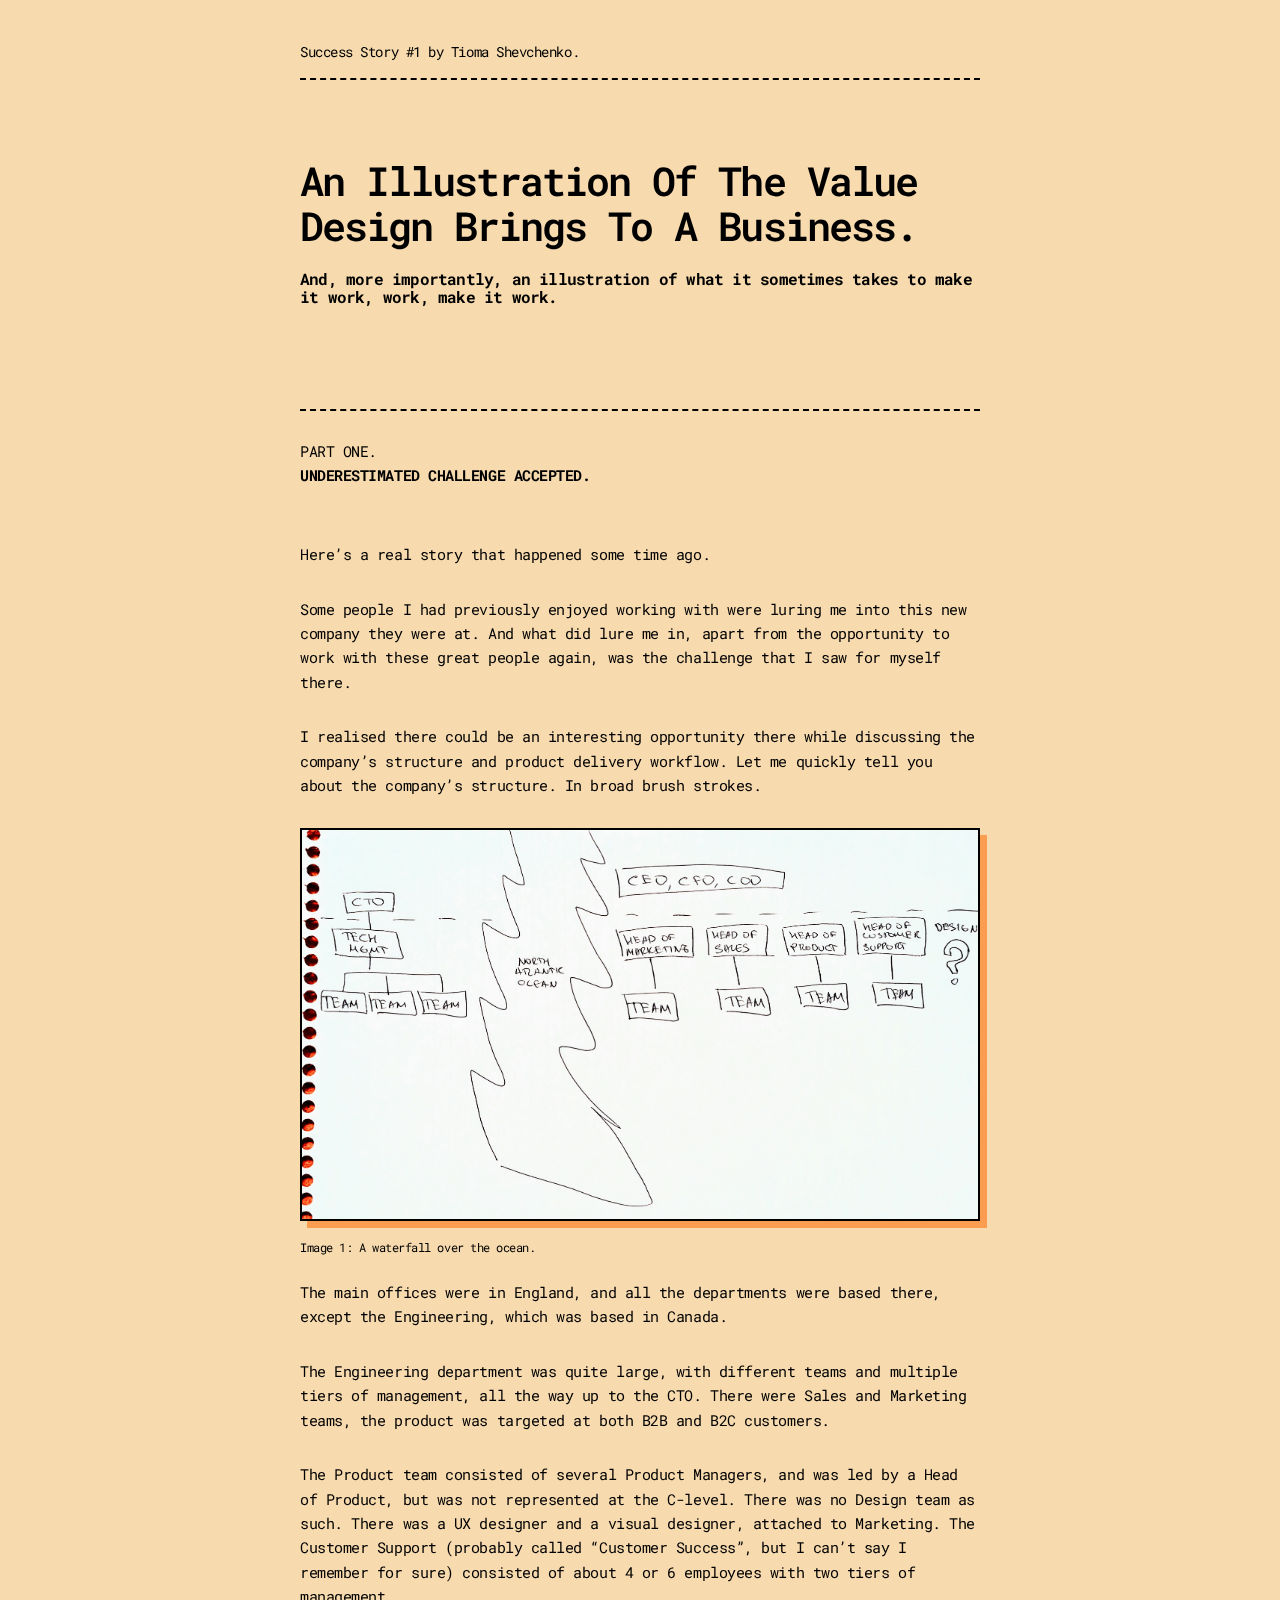
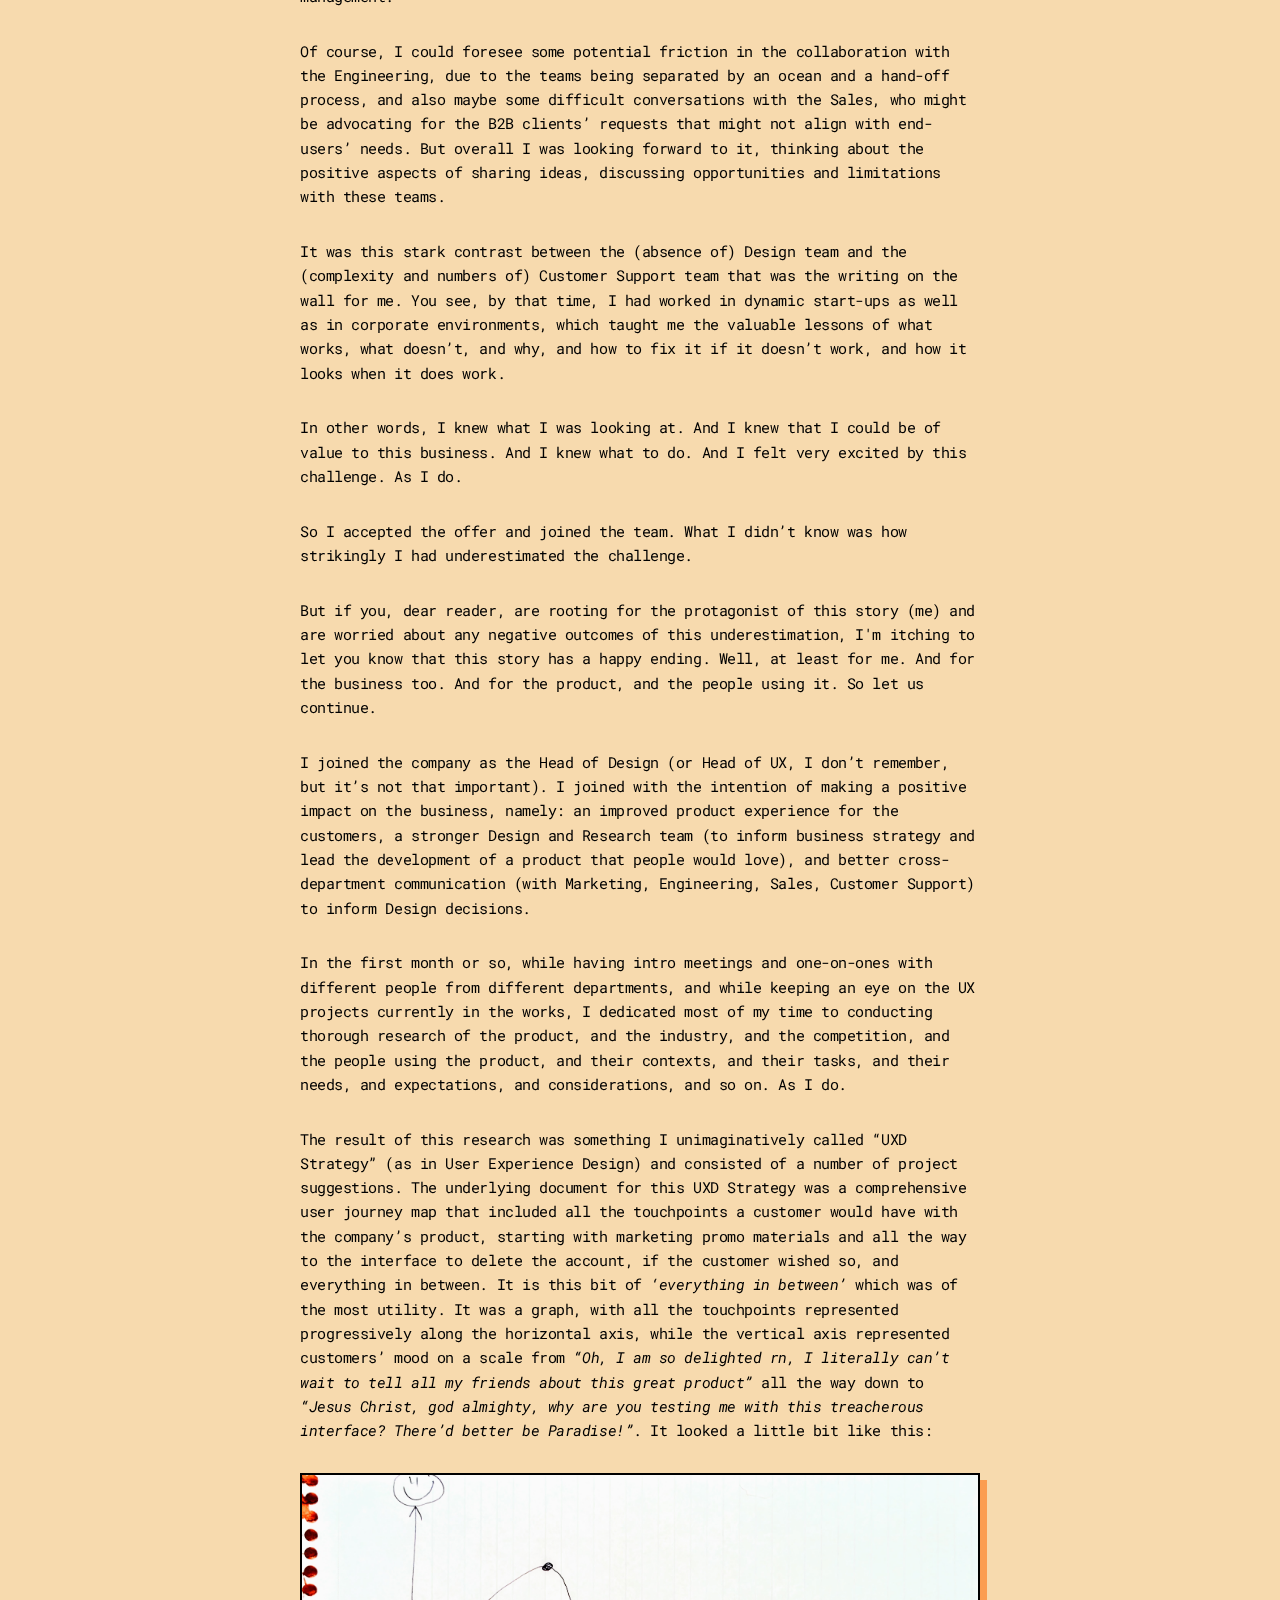
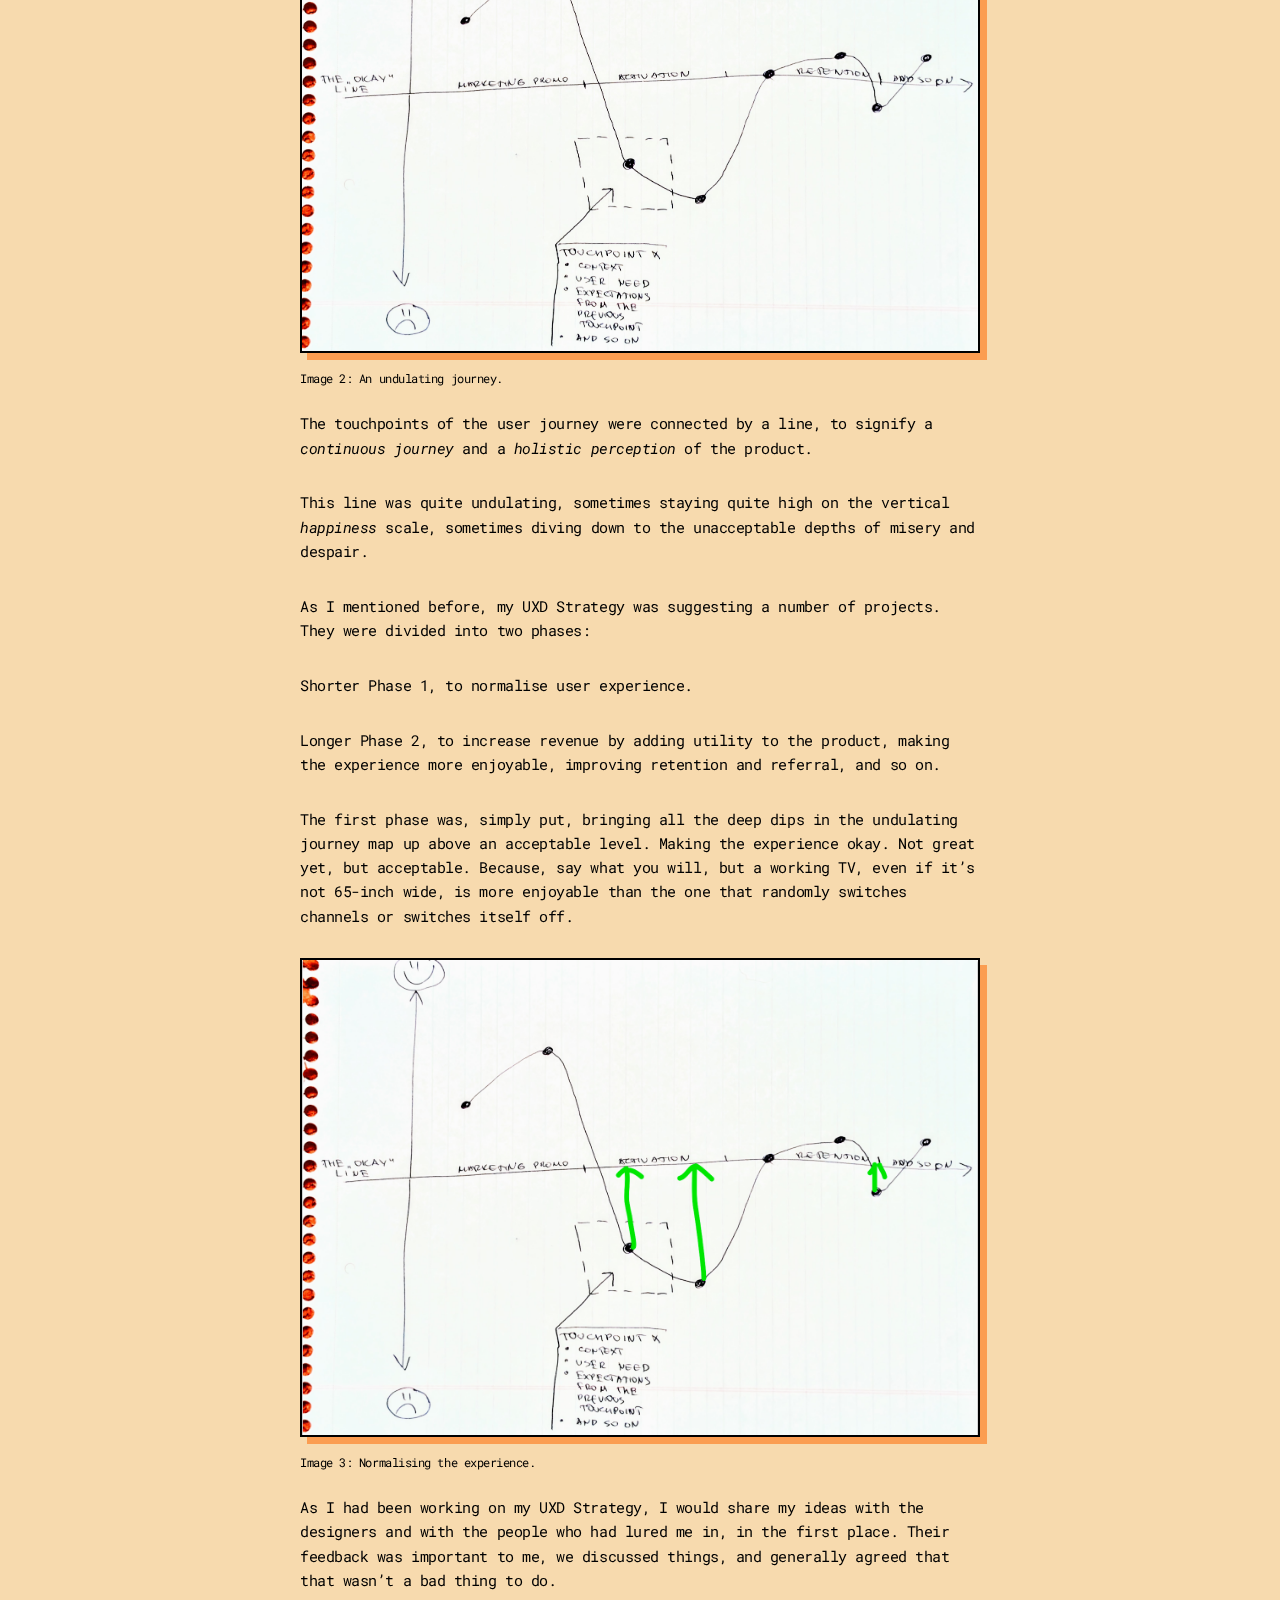
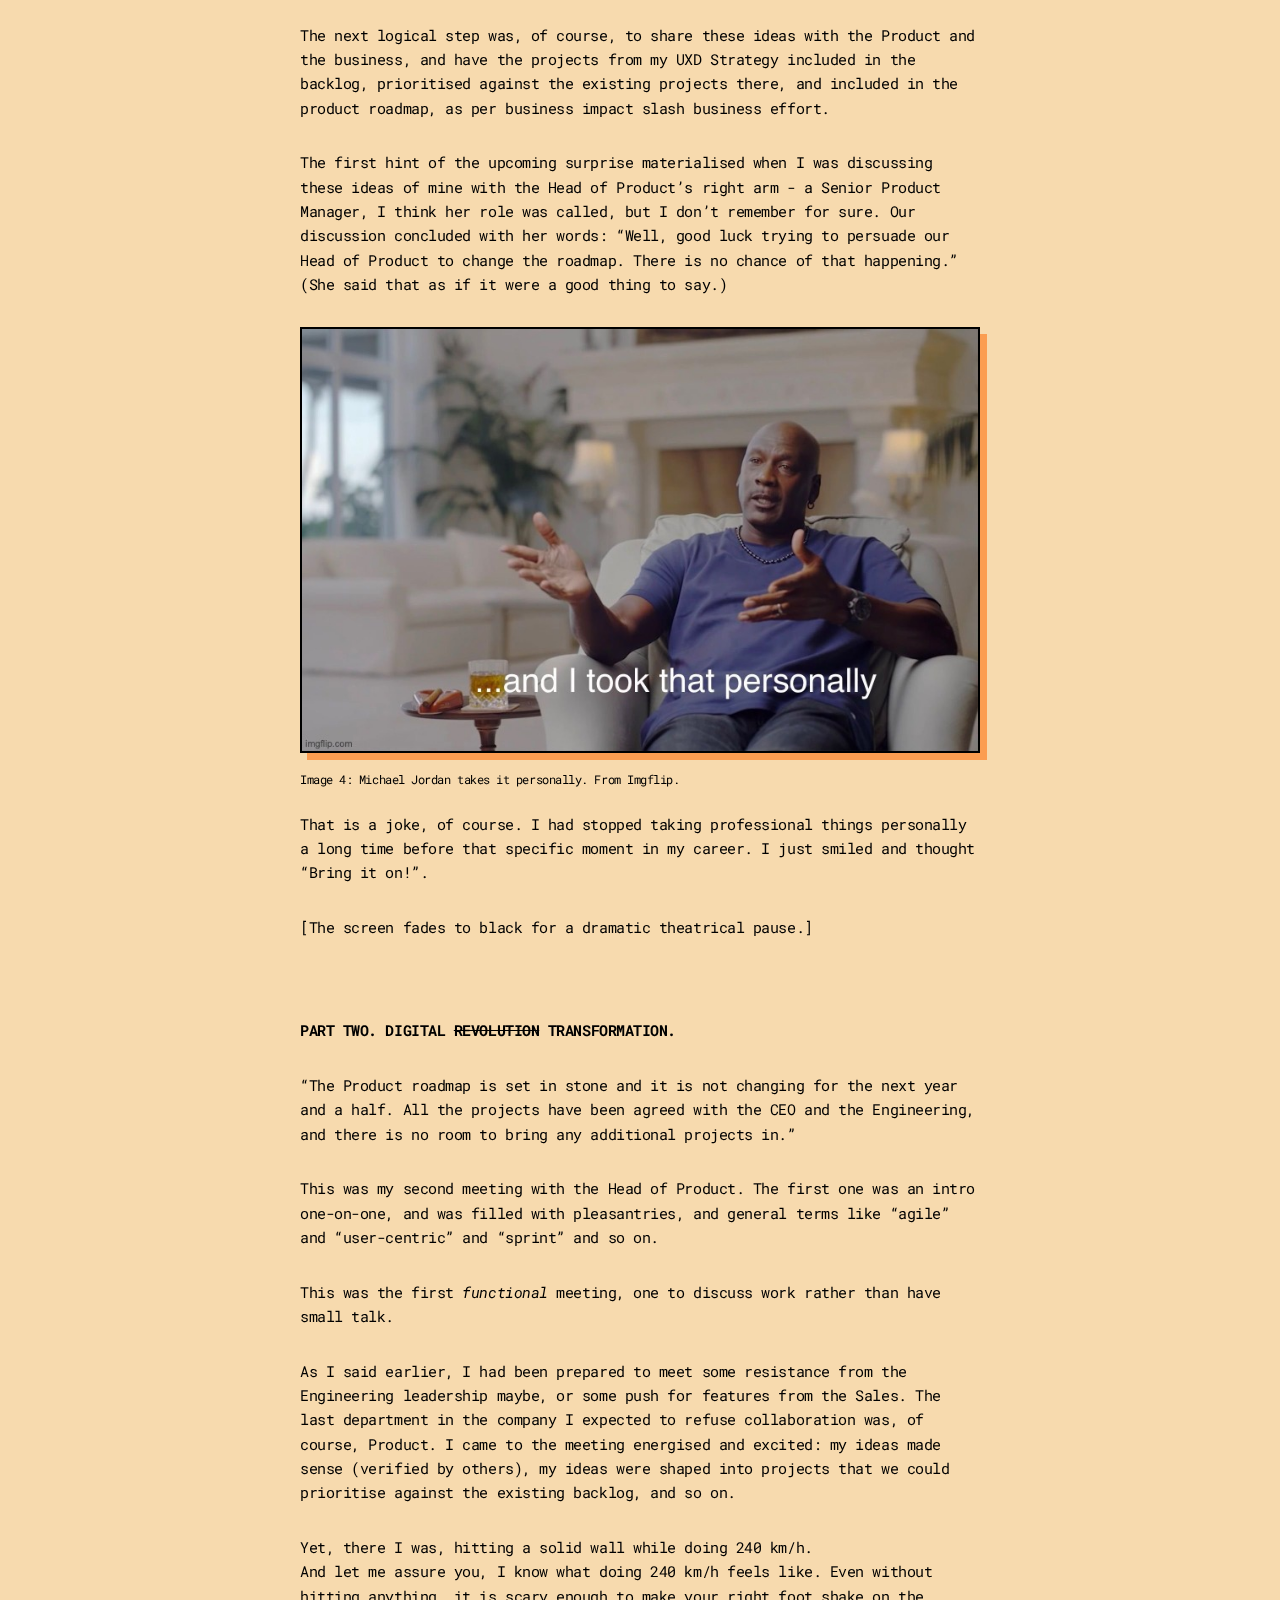
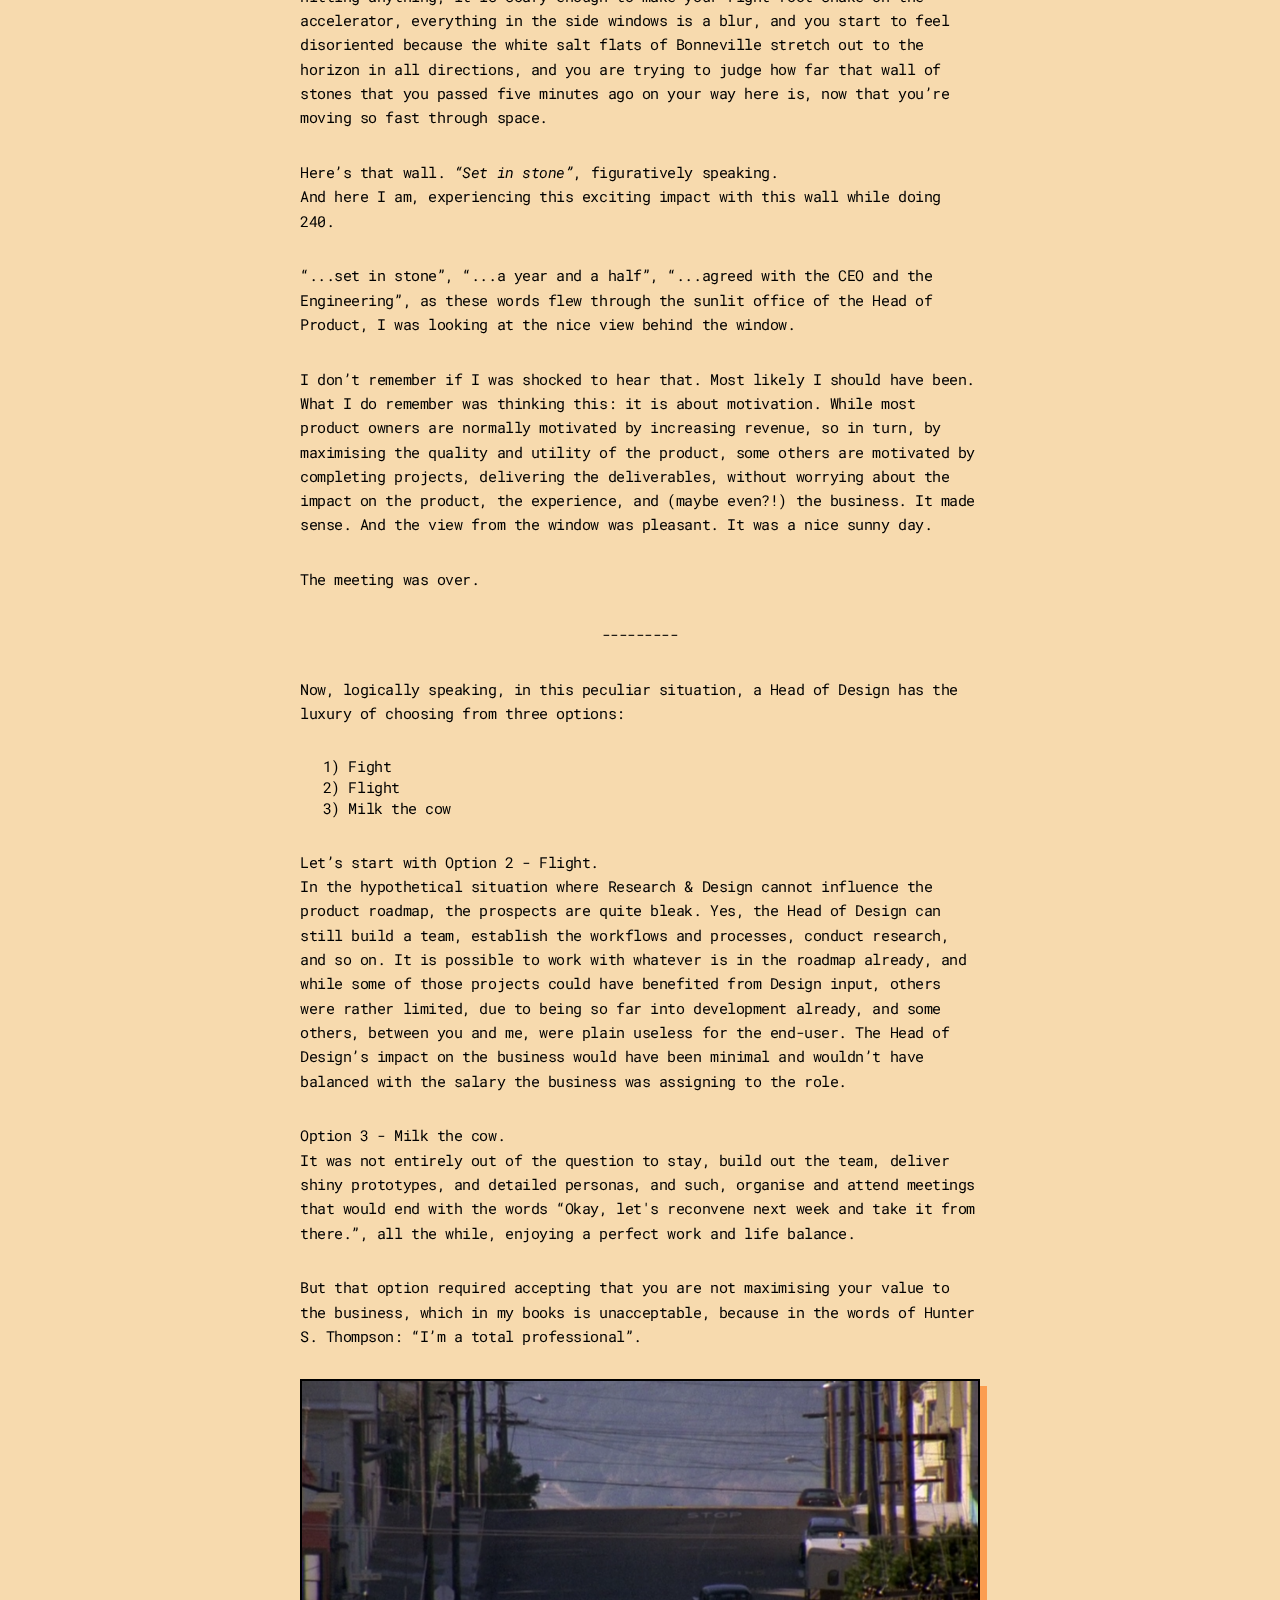
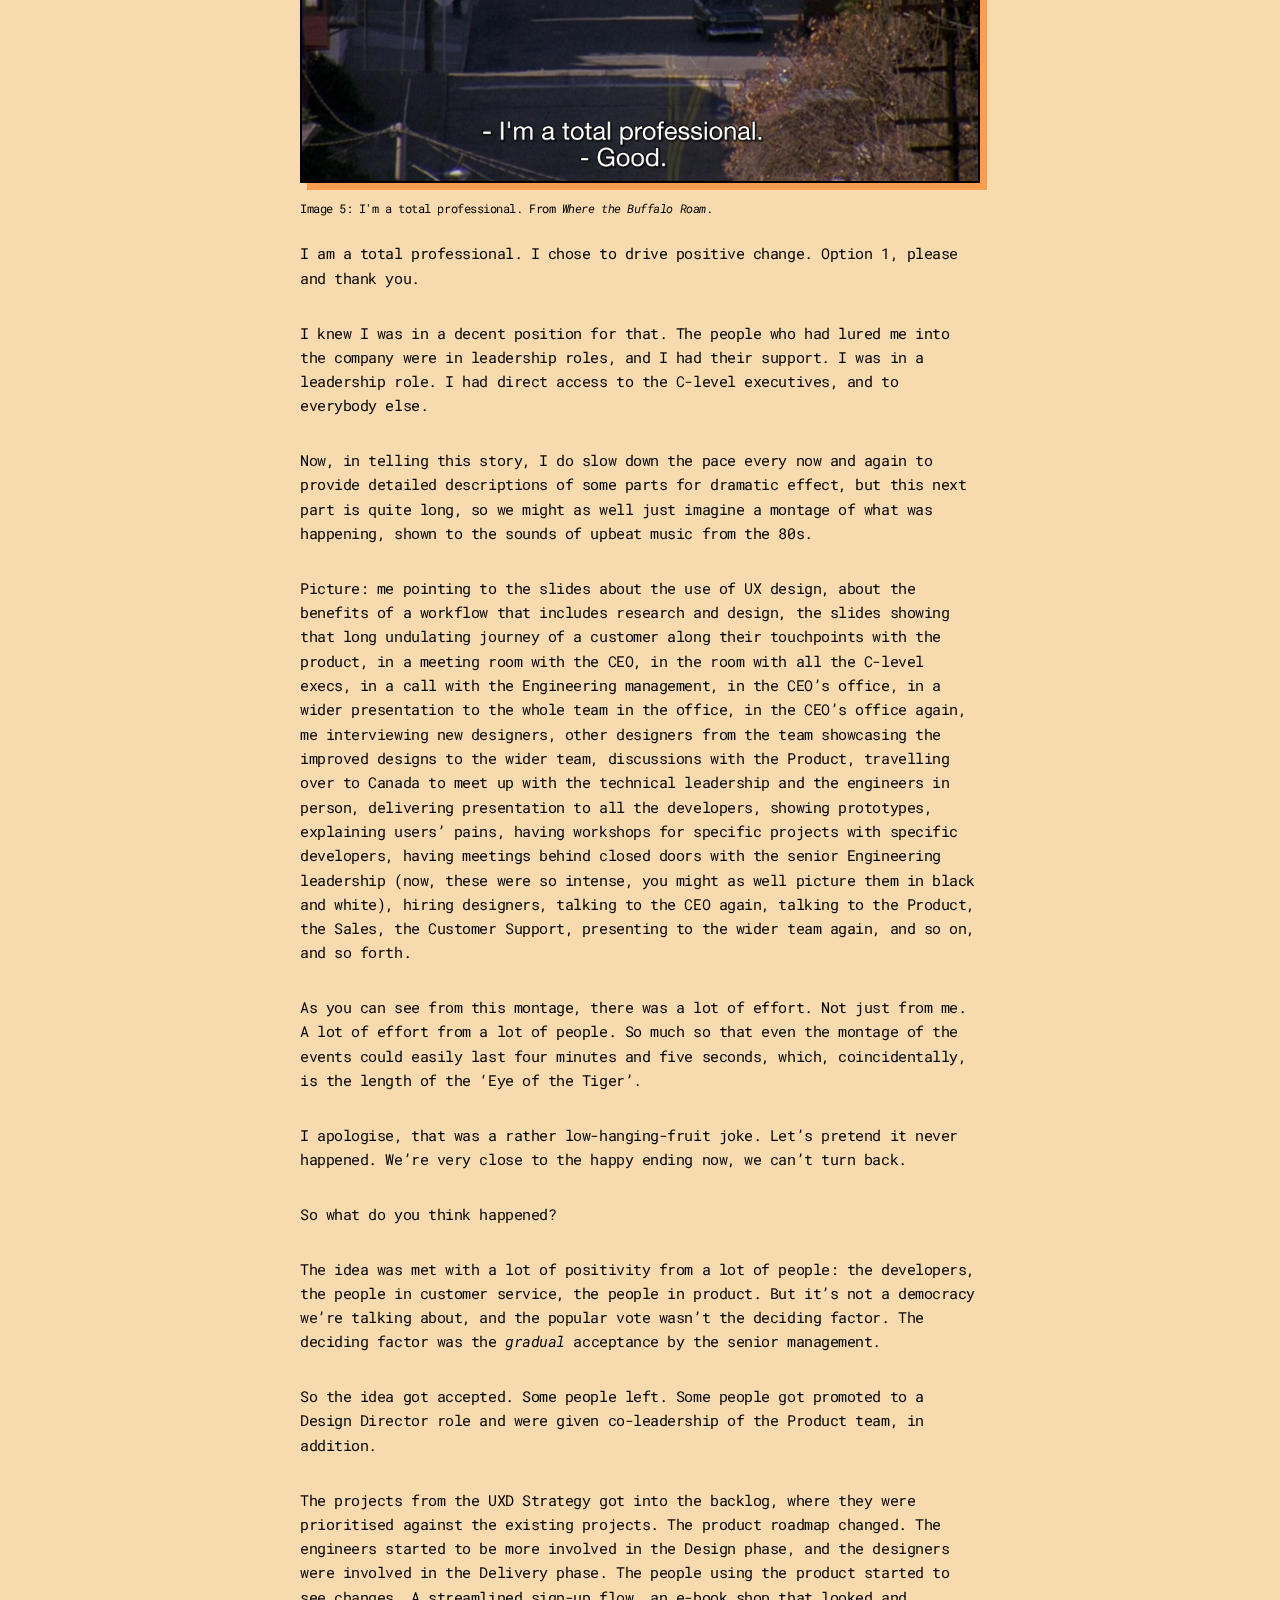
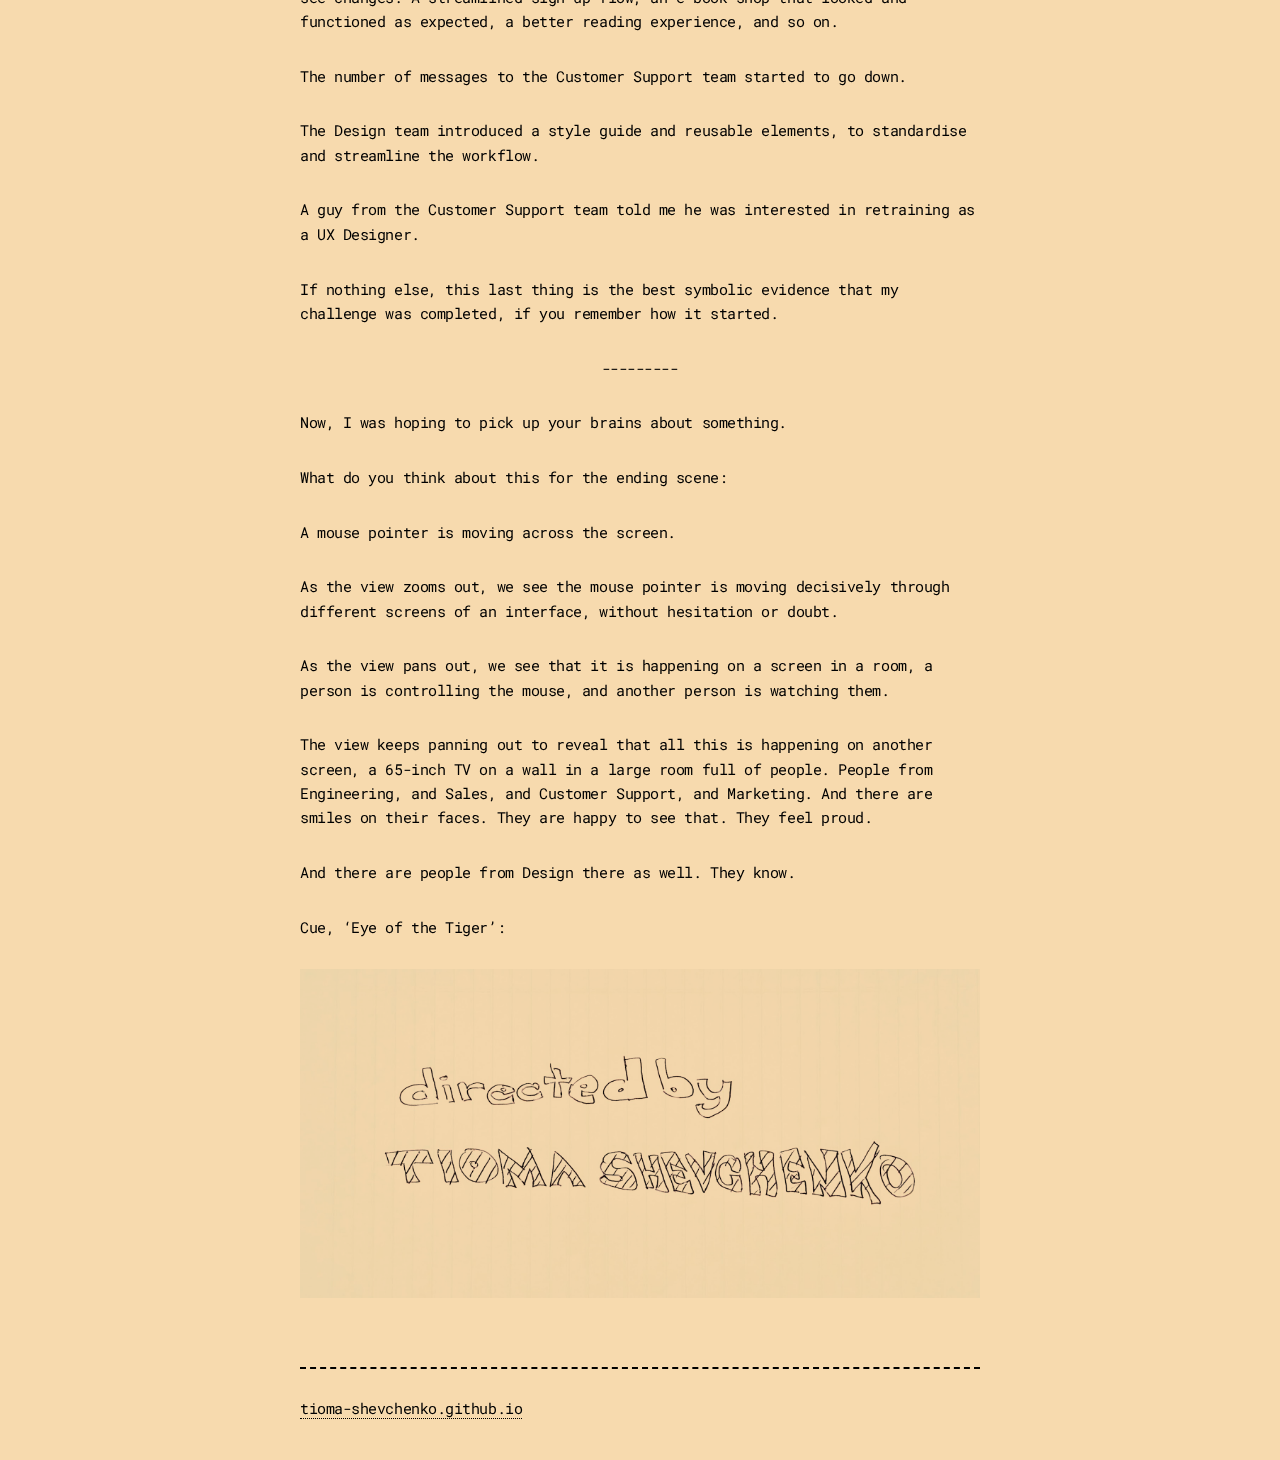
==== commit 15ccb7bc: "0.5.1" ====
--- a/case-one.html
+++ b/case-one.html
@@ -2,7 +2,7 @@
 
 <html>
 	<head>
-		<title>Success Story 1 by Tioma Shevchenko</title>
+		<title>Success Story #1 by Tioma Shevchenko</title>
 		<meta charset="utf-8" />
 		<meta name="viewport" content="width=device-width, initial-scale=1" />
 		<!--[if lte IE 8]><script src="assets/js/ie/html5shiv.js"></script><![endif]-->
@@ -27,7 +27,7 @@
     <div class="container">
     	
         <article class="blog-post">
-        	<div class="topline">Success Story One by Tioma Shevchenko.</div>
+        	<div class="topline">Success Story #1 by Tioma Shevchenko.</div>
             <h1>An Illustration Of The Value Design Brings To A Business.</h1>
             <h2>And, more importantly, an illustration of what it sometimes takes to make it work, work, make it work.</h2><br/><br/><br/>
             <div class="topline"></div>
@@ -35,7 +35,7 @@
 
             <p>Here’s a real story that happened some time ago.</p>
             <p>Some people I had previously enjoyed working with were luring me into this new company they were at. And what did lure me in, apart from the opportunity to work with these great people again, was the challenge that I saw for myself there.</p>
-            <p>I realised there could be an interesting opportunity for me there while discussing the company’s structure and product delivery workflow. Let me quickly tell you about the company’s structure. In broad brush strokes.</p>
+            <p>I realised there could be an interesting opportunity there while discussing the company’s structure and product delivery workflow. Let me quickly tell you about the company’s structure. In broad brush strokes.</p>
             <figure><img src="images/ocean.jpg"/><figcaption>Image 1: A waterfall over the ocean.</figcaption></figure>
             <p>The main offices were in England, and all the departments were based there, except the Engineering, which was based in Canada.</p>
 
@@ -57,19 +57,19 @@
 
 			<p>In the first month or so, while having intro meetings and one-on-ones with different people from different departments, and while keeping an eye on the UX projects currently in the works, I dedicated most of my time to conducting thorough research of the product, and the industry, and the competition, and the people using the product, and their contexts, and their tasks, and their needs, and expectations, and considerations, and so on. As I do.</p>
 
-			<p>The result of this research was something I unimaginatively called “UXD Strategy” (as in User Experience Design) and consisted of a number of project suggestions. The underlying document for this UXD Strategy was a comprehensive user journey map that included all the touchpoints a customer would have with the company’s product, starting with marketing promo materials and all the way to the interface to delete the account, if the customer wished so, and everything in between. It is this bit of ‘everything in between’ which was of the most utility. It was a graph, with all the touchpoints represented progressively along the horizontal axis, while the vertical axis represented customers’ mood on a scale from “Oh, I am so delighted rn, I literally can’t wait to tell all my friends about this great product” all the way down to “Jesus Christ, god almighty, why are you testing me with this treacherous interface? There’d better be Paradise!”. It looked a little bit like this:</p>
+			<p>The result of this research was something I unimaginatively called “UXD Strategy” (as in User Experience Design) and consisted of a number of project suggestions. The underlying document for this UXD Strategy was a comprehensive user journey map that included all the touchpoints a customer would have with the company’s product, starting with marketing promo materials and all the way to the interface to delete the account, if the customer wished so, and everything in between. It is this bit of <i>‘everything in between’</i> which was of the most utility. It was a graph, with all the touchpoints represented progressively along the horizontal axis, while the vertical axis represented customers’ mood on a scale from <i>“Oh, I am so delighted rn, I literally can’t wait to tell all my friends about this great product”</i> all the way down to <i>“Jesus Christ, god almighty, why are you testing me with this treacherous interface? There’d better be Paradise!”</i>. It looked a little bit like this:</p>
 
 			<figure><img src="images/journey.jpg"/><figcaption>Image 2: An undulating journey.</figcaption></figure>
 
-			<p>The touchpoints of the user journey were connected by a line, to signify a continuous journey and a holistic perception of the product.</p>
+			<p>The touchpoints of the user journey were connected by a line, to signify a <i>continuous journey</i> and a <i>holistic perception</i> of the product.</p>
 
-			<p>This line was quite undulating, sometimes staying quite high on the vertical happiness scale, sometimes diving down to the unacceptable depths of misery and despair.</p>
+			<p>This line was quite undulating, sometimes staying quite high on the vertical <i>happiness</i> scale, sometimes diving down to the unacceptable depths of misery and despair.</p>
 
 			<p>As I mentioned before, my UXD Strategy was suggesting a number of projects. They were divided into two phases:</p>
 
-			<p>Shorter Phase 1 to normalise user experience.</p>
+			<p>Shorter Phase 1, to normalise user experience.</p>
 
-			<p>Longer Phase 2 to increase revenue by adding utility to the product, making the experience more enjoyable, improving retention and referral, and so on.</p>
+			<p>Longer Phase 2, to increase revenue by adding utility to the product, making the experience more enjoyable, improving retention and referral, and so on.</p>
 
 			<p>The first phase was, simply put, bringing all the deep dips in the undulating journey map up above an acceptable level. Making the experience okay. Not great yet, but acceptable. Because, say what you will, but a working TV, even if it’s not 65-inch wide, is more enjoyable than the one that randomly switches channels or switches itself off.</p>
 
@@ -87,25 +87,25 @@
 
 			<p>[The screen fades to black for a dramatic theatrical pause.]</p><br/><br/>
 
-			<p><strong>PART TWO. DIGITAL REVOLUTION TRANSFORMATION.</strong></p>
+			<p><strong>PART TWO. DIGITAL <del>REVOLUTION</del> TRANSFORMATION.</strong></p>
 
 			<p>“The Product roadmap is set in stone and it is not changing for the next year and a half. All the projects have been agreed with the CEO and the Engineering, and there is no room to bring any additional projects in.”</p>
 
 			<p>This was my second meeting with the Head of Product. The first one was an intro one-on-one, and was filled with pleasantries, and general terms like “agile” and “user-centric” and “sprint” and so on.</p>
 
-			<p>This was the first functional meeting, one to discuss work rather than have small talk.</p>
+			<p>This was the first <i>functional</i> meeting, one to discuss work rather than have small talk.</p>
 
 			<p>As I said earlier, I had been prepared to meet some resistance from the Engineering leadership maybe, or some push for features from the Sales. The last department in the company I expected to refuse collaboration was, of course, Product. I came to the meeting energised and excited: my ideas made sense (verified by others), my ideas were shaped into projects that we could prioritise against the existing backlog, and so on.</p>
 
 			<p>Yet, there I was, hitting a solid wall while doing 240 km/h.<br/>
 			And let me assure you, I know what doing 240 km/h feels like. Even without hitting anything, it is scary enough to make your right foot shake on the accelerator, everything in the side windows is a blur, and you start to feel disoriented because the white salt flats of Bonneville stretch out to the horizon in all directions, and you are trying to judge how far that wall of stones that you passed five minutes ago on your way here is, now that you’re moving so fast through space.</p>
 
-			<p>Here’s that wall. “Set in stone”, figuratively speaking.<br/>
+			<p>Here’s that wall. <i>“Set in stone”</i>, figuratively speaking.<br/>
 			And here I am, experiencing this exciting impact with this wall while doing 240.</p>
 
 			<p>“...set in stone”, “...a year and a half”, “...agreed with the CEO and the Engineering”, as these words flew through the sunlit office of the Head of Product, I was looking at the nice view behind the window.</p>
 
-			<p>I don’t remember if I was shocked to hear that. Most likely I should have been. What I do remember was thinking this: there are two types of Product people. Let’s call them Product owners and Project managers. Without getting too bogged down on the names now, and just for the clarity of communication, I will explain what I was thinking. I was thinking: it makes sense - it is about motivation. While product owners are normally motivated by increasing revenue, so in turn, by maximising the quality and utility of the product, project managers are motivated by completing projects, delivering the deliverables, without worrying about the impact on the product, the experience, and (maybe even?!) the business. It made sense. And the view from the window was pleasant. It was a nice sunny day.</p>
+			<p>I don’t remember if I was shocked to hear that. Most likely I should have been. What I do remember was thinking this: it is about motivation. While most product owners are normally motivated by increasing revenue, so in turn, by maximising the quality and utility of the product, some others are motivated by completing projects, delivering the deliverables, without worrying about the impact on the product, the experience, and (maybe even?!) the business. It made sense. And the view from the window was pleasant. It was a nice sunny day.</p>
 
 			<p>The meeting was over.</p>
 
@@ -134,11 +134,10 @@
 			<p>As you can see from this montage, there was a lot of effort. Not just from me. A lot of effort from a lot of people. So much so that even the montage of the events could easily last four minutes and five seconds, which, coincidentally, is the length of the ‘Eye of the Tiger’.</p>
 			<p>I apologise, that was a rather low-hanging-fruit joke. Let’s pretend it never happened. We’re very close to the happy ending now, we can’t turn back.</p>
 			<p>So what do you think happened?</p>
-			<p>The idea was met with a lot of positivity from a lot of people: the developers, the people in customer service, the people in product. But it’s not a democracy we’re talking about, and the popular vote wasn’t the deciding factor. The deciding factor was the gradual acceptance by the senior management.</p>
-			<p>You know, if you tell me about your idea multiple times, and if your idea is not too bad in the first place, there is a chance, eventually, I will get accustomed to it, and I might accept it. I might even think this idea is my own... Just kidding, let’s not go there.</p>
+			<p>The idea was met with a lot of positivity from a lot of people: the developers, the people in customer service, the people in product. But it’s not a democracy we’re talking about, and the popular vote wasn’t the deciding factor. The deciding factor was the <i>gradual</i> acceptance by the senior management.</p>
 			<p>So the idea got accepted. Some people left. Some people got promoted to a Design Director role and were given co-leadership of the Product team, in addition.
 			</p>
-			<p>The projects from the UXD Strategy got into the backlog, where they were prioritised against the existing projects. The product roadmap changed. The engineers started to be more involved in the Design phase, and the designers were involved in the Delivery phase. The people using the product started to see changes. A streamlined signup flow, an e-book shop that looked and functioned as expected, a better reading experience, and so on.</p>
+			<p>The projects from the UXD Strategy got into the backlog, where they were prioritised against the existing projects. The product roadmap changed. The engineers started to be more involved in the Design phase, and the designers were involved in the Delivery phase. The people using the product started to see changes. A streamlined sign-up flow, an e-book shop that looked and functioned as expected, a better reading experience, and so on.</p>
 			<p>The number of messages to the Customer Support team started to go down.</p>
 			<p>The Design team introduced a style guide and reusable elements, to standardise and streamline the workflow.</p>
 			<p>A guy from the Customer Support team told me he was interested in retraining as a UX Designer.</p>
@@ -157,7 +156,7 @@
 
 			<figure><img src="images/directed.jpg" class="blend-mode-multiply"/></figure><br/><br/>
 			<div class="topline"></div>
-			<p>tioma.shevchenko@gmail.com</p>
+			<a href="https://tioma-shevchenko.github.io/">tioma-shevchenko.github.io</a>
 
 
         </article>
--- a/assets/css/main.css
+++ b/assets/css/main.css
@@ -28,10 +28,12 @@
 	body {
 		line-height: 1;
 		background: #f7daae;
-		ccursor: url("https://tioma-shevchenko.github.io/images/cursor.svg"), auto;
+		cursor: url("https://tioma-shevchenko.github.io/images/Cursor.svg"), auto;
+		
+		
   }
   	a, button, .w-button, .w-dropdown-toggle{
-		ccursor: url("https://tioma-shevchenko.github.io/images/pointer.svg"), pointer !important;
+		cursor: url("https://tioma-shevchenko.github.io/images/Pointer.svg"), pointer !important;
 	}
 
 	ol, ul {
@@ -1853,6 +1855,7 @@
 	margin-bottom: 2em;
 	margin-top: 1em;
 	font-size: 0.8em;
+	line-height: 1.3;
 }
 p.separator {
     text-align: center;
@@ -1873,10 +1876,15 @@
 
 /* Style the progress bar */
 .progress-bar {
-    height: 4px; /* Height of the progress bar */
+    height: 6px; /* Height of the progress bar */
     background-color: #fb9d51; /* Color of the progress bar */
     width: 0; /* Initial width of the progress bar */
 }
+blockquote {
+      margin-left: 20px; /* Adjust the value as needed */
+      border-left: 7px solid black; /* Add a black border on the left */
+      padding-left: 10px; /* Add padding to separate the text from the border */
+    }
 
 /* Form */
 
